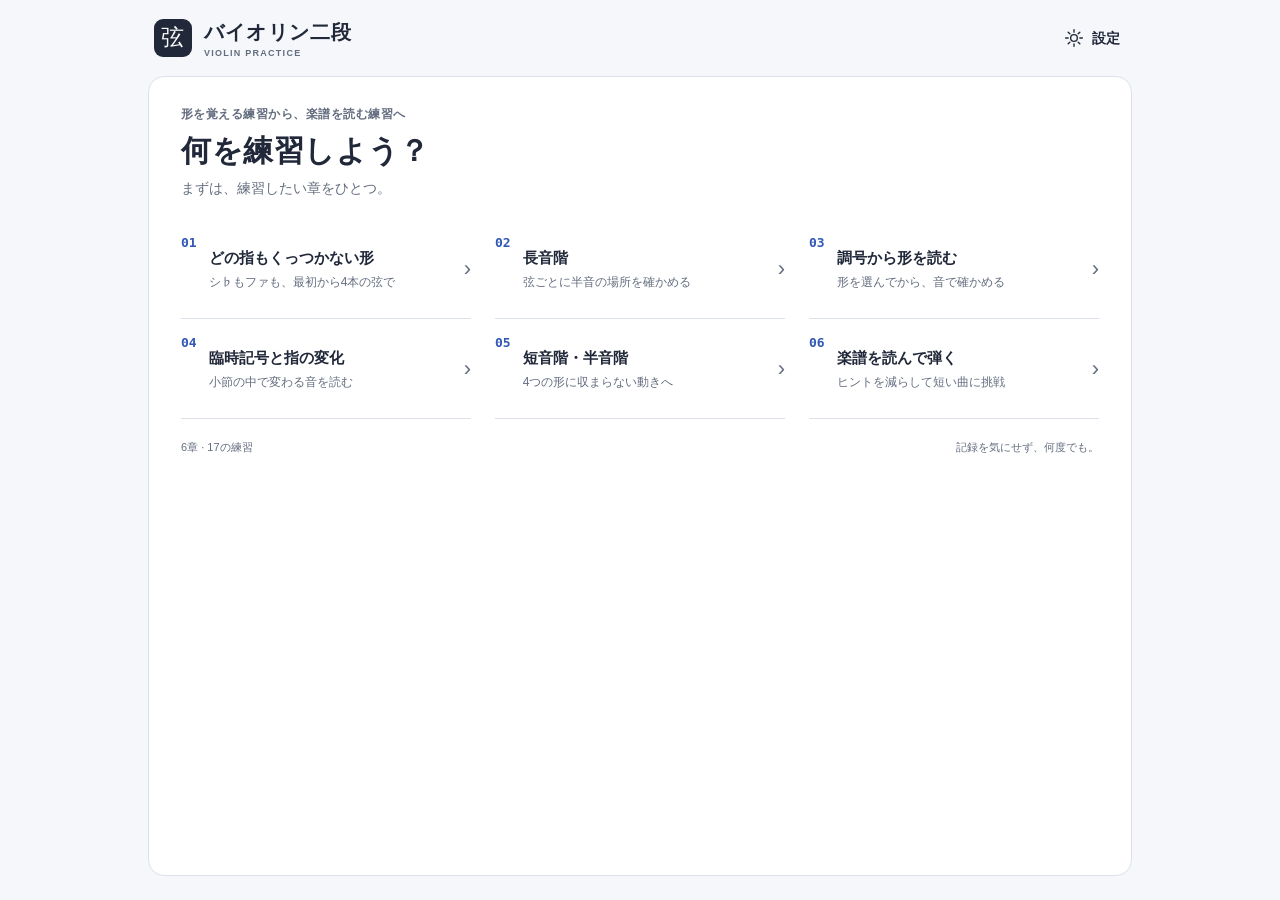
==== index.html @ cd310a9e "Deploy violin nidan practice prototype" ====
<!doctype html>
<html lang="ja"><head><meta charset="utf-8"><meta name="viewport" content="width=device-width,initial-scale=1,viewport-fit=cover"><meta name="theme-color" content="#ffffff"><meta name="apple-mobile-web-app-title" content="バイオリン二段"><meta name="description" content="バイオリン二段。次の一音が見える、バイオリンの練習室。"><link rel="manifest" href="./manifest.webmanifest"><link rel="icon" href="./assets/icon.svg" type="image/svg+xml"><link rel="stylesheet" href="./style.css"><title>バイオリン二段｜次の一音が見える練習室</title></head><body><div id="app"></div><div id="toast" role="status" aria-live="polite"></div><noscript>練習の再生にはJavaScriptが必要です。SafariまたはChromeで開いてください。</noscript><script type="module" src="./app.mjs"></script></body></html>
---- style.css ----
:root{color-scheme:light;--ink:#202839;--muted:#646d7f;--line:#dce1e9;--paper:#fff;--tint:#f5f7fb;--accent:#3158b7;--accent-soft:#eaf0ff;--radius:12px;font:16px/1.6 -apple-system,BlinkMacSystemFont,'Hiragino Sans','Noto Sans JP',sans-serif;color:var(--ink);background:#f5f7fa}*{box-sizing:border-box}body{margin:0}button,input,select{font:inherit}button,a,input,select{-webkit-tap-highlight-color:transparent}button{cursor:pointer}button{color:inherit}button:disabled{cursor:default;opacity:.45}button,input,select{min-width:0}button,a{touch-action:manipulation}button{border:0}a{color:var(--accent)}button:focus-visible,a:focus-visible,input:focus-visible,select:focus-visible,summary:focus-visible{outline:3px solid #ac7917;outline-offset:3px}h1,h2,p,ol{margin:0}h1{font-size:clamp(1.4rem,3vw,1.9rem);line-height:1.4;letter-spacing:.02em}h1:focus{outline:none}h2{font-size:1rem;line-height:1.5}small{font-size:.75rem}button[hidden],[hidden]{display:none!important}.ui-icon{width:20px;height:20px;flex-shrink:0}.muted,.helper{color:var(--muted)}.helper{font-size:.75rem;line-height:1.55}.eyebrow{color:var(--muted);font-size:.75rem;font-weight:600;letter-spacing:.04em}.quiet,.icon-button,.primary,.secondary{display:inline-flex;align-items:center;justify-content:center;gap:8px;min-height:44px;padding:8px 12px;border-radius:9px;font-weight:600;text-decoration:none;line-height:1.35}.quiet{background:transparent;font-size:.875rem}.quiet:hover{background:var(--tint)}.primary{background:var(--accent);color:#fff;border:1px solid var(--accent)}.primary:hover{background:#274b9f}.secondary{background:#fff;border:1px solid var(--line)}.secondary:hover{background:var(--tint)}.icon-button{width:44px;flex-shrink:0;background:transparent}.app-header{max-width:1032px;margin:auto;min-height:calc(76px + env(safe-area-inset-top,0px));display:flex;justify-content:space-between;align-items:center;padding:calc(12px + env(safe-area-inset-top,0px)) calc(24px + env(safe-area-inset-right,0px)) 12px calc(24px + env(safe-area-inset-left,0px))}.brand{background:none;display:flex;align-items:center;gap:12px;text-align:left;font-size:1.25rem;font-weight:650;letter-spacing:.06em;min-height:44px}.brand small{display:block;font-size:.5625rem;letter-spacing:.14em;line-height:1.3;color:var(--muted)}.brand-mark{display:grid;place-items:center;background:var(--ink);color:#fff;border-radius:9px;width:38px;height:38px;font-family:serif;font-size:23px;font-weight:400}.workspace{max-width:984px;margin:0 auto 24px;background:var(--paper);border:1px solid var(--line);border-radius:16px;padding:0 env(safe-area-inset-right,0px) env(safe-area-inset-bottom,0px) env(safe-area-inset-left,0px);min-height:calc(100svh - 100px - env(safe-area-inset-top,0px))}.library{padding:28px 32px}.library-heading{margin-bottom:20px}.library-heading h1{margin:5px 0}.library-heading>.muted{font-size:.875rem}.chapter-list{display:grid;grid-template-columns:repeat(3,1fr);gap:0 24px}.chapter-row,.lesson-row{display:flex;align-items:center;text-align:left;background:#fff;width:100%;gap:12px;min-height:100px;border-bottom:1px solid var(--line);padding:12px 0}.chapter-row:hover,.lesson-row:hover{background:var(--tint)}.chapter-row strong,.lesson-row strong{display:block;font-size:.9375rem;font-weight:600}.chapter-row small,.lesson-row small{display:block;margin-top:4px;color:var(--muted);line-height:1.4}.index{font:600 .8125rem/1.4 ui-monospace,monospace;color:var(--accent);align-self:flex-start;padding-top:3px}.chevron{margin-left:auto;color:var(--muted);font-size:22px}.lesson-list{max-width:700px}.lesson-row{min-height:74px;padding:12px 8px}.library-foot{display:flex;justify-content:space-between;gap:12px;font-size:.6875rem;color:var(--muted);padding-top:20px}.lesson-page{padding:8px 28px 24px}.lesson-toolbar{display:flex;align-items:center;justify-content:space-between;gap:8px;border-bottom:1px solid var(--line);padding:0 0 8px}.lesson-toolbar>.quiet{margin-left:-10px}.stage-nav{display:flex;list-style:none;gap:20px;padding:0;font-size:.75rem;color:var(--muted);white-space:nowrap}.stage-nav [aria-current]{color:var(--accent);font-weight:700}.lesson-heading{padding:16px 0}.lesson-heading h1{margin-top:2px}.intro-grid{display:grid;grid-template-columns:1fr 1.2fr;align-items:center;gap:32px;min-height:350px}.intro-visual{background:var(--tint);border-radius:12px;padding:12px;text-align:center}.intro-visual>p{font-size:.8125rem;padding:8px 0}.intro-staff .score-bar{width:100%;display:block}.pattern-diagram{display:flex;flex-direction:column;align-items:center;text-align:center}.pattern-diagram img{display:block;width:min(100%,300px);height:auto}.pattern-diagram strong{font-size:1.75rem;line-height:1.25;letter-spacing:.02em;color:var(--accent)}.pattern-diagram strong span{font-size:.875rem;margin-left:8px;letter-spacing:0;color:var(--ink)}.pattern-diagram p{font-size:.75rem;color:var(--muted);margin:8px 0 12px}.intro-copy h2{margin-bottom:12px}.instruction-list{padding-left:24px;font-size:.9375rem;line-height:1.9}.instruction-list li{padding-left:4px;margin:10px 0}.instruction-list li::marker{color:var(--accent);font-weight:700}details{font-size:.875rem}summary{cursor:pointer;min-height:44px;align-content:center;font-weight:600}details p{margin:8px 0;line-height:1.8}.page-action{border-top:1px solid var(--line);padding-top:20px;margin-top:24px;display:flex;justify-content:space-between;align-items:center;gap:16px}.page-action p{color:var(--muted);font-size:.8125rem}.page-action .primary{min-width:230px}.setup-grid{display:grid;grid-template-columns:minmax(0,1.4fr) minmax(0,1fr);gap:32px}.exercise-column,.start-column{min-width:0}.start-column{border-left:1px solid var(--line);padding-left:28px;display:flex;flex-direction:column;gap:14px}.exercise-controls{display:grid;gap:10px}.field{padding:0;margin:0;border:0;min-width:0}.field-title{display:block;padding:0;margin-bottom:6px;font-size:.8125rem;font-weight:600}.segmented{display:flex;gap:6px;flex-wrap:wrap}.choice{min-height:44px;flex:1;padding:7px 8px;border:1px solid var(--line);border-radius:8px;background:#fff;white-space:normal;font-size:.8125rem;line-height:1.4}.choice.selected{border-color:var(--accent);background:var(--accent-soft);color:var(--accent);box-shadow:inset 0 0 0 .5px var(--accent);font-weight:700}.string-choice{display:flex;align-items:center;justify-content:center;gap:6px;color:var(--string-color)}.string-choice b{font-size:1.125rem}.string-choice span{font-size:.75rem}.string-choice.selected{background:var(--string-soft);border-color:var(--string-color);box-shadow:inset 0 0 0 .5px var(--string-color);color:var(--string-color)}.select-field{display:flex;align-items:center;gap:12px;font-size:.8125rem;min-width:0}.select-field>span{flex:0 0 5.4em;font-weight:600}.select-field select{flex:1;width:100%;border:1px solid var(--line);border-radius:8px;background:#fff;min-height:44px;padding:7px 30px 7px 10px;color:var(--ink);font-size:.8125rem}.random-row{display:flex;align-items:center;justify-content:space-between;font-size:.8125rem}.score-preview{margin-top:14px;border-top:1px solid var(--line);padding-top:10px}.section-line{display:flex;justify-content:space-between;gap:10px;align-items:center}.section-line h2{font-size:.8125rem}.section-line>span{font-size:.75rem;color:var(--muted)}.compact-score{padding:2px 0}.score-system{display:block;width:100%;height:auto}.full-score-link{font-size:.75rem;width:100%;justify-content:flex-end}.tempo-field{display:flex;align-items:center;gap:8px;flex-wrap:wrap}.tempo-field>label{font-size:.8125rem;font-weight:600;margin-right:auto}.tempo-field>div{display:flex;align-items:center;gap:2px}.tempo-field input[type=number]{width:54px;padding:0;border:0;background:transparent;text-align:center;font-weight:650;font-size:1.25rem;min-height:44px;color:var(--ink);-moz-appearance:textfield}.tempo-field input::-webkit-inner-spin-button{-webkit-appearance:none}.tempo-field span{font-size:.625rem;color:var(--muted)}.tempo-step{font-size:1.25rem;width:44px}.tempo-field input[type=range]{display:block;flex-basis:100%;width:100%;accent-color:var(--accent);height:24px;margin:0}.mic-toggle{display:flex;align-items:center;justify-content:space-between;gap:10px;min-height:44px;font-size:.8125rem}.mic-toggle>span{display:flex;align-items:center;gap:4px}.mic-toggle input,.toggle-row input{appearance:none;width:40px;height:24px;flex-shrink:0;background:#b4bdcc;border:0;border-radius:16px;position:relative;cursor:pointer;margin:0}.mic-toggle input:before,.toggle-row input:before{content:'';position:absolute;width:18px;height:18px;left:3px;top:3px;border-radius:50%;background:#fff}.mic-toggle input:checked,.toggle-row input:checked{background:var(--accent)}.mic-toggle input:checked:before,.toggle-row input:checked:before{left:19px}.mic-helper{margin-top:-14px}.start-button{width:100%;min-height:48px;margin-top:4px;font-size:.9375rem}.start-hint{font-size:.6875rem;text-align:center;color:var(--muted);margin-top:-8px}.preview-timer{font-size:.75rem;display:flex;align-items:center;justify-content:space-between;gap:6px}.preview-timer .quiet{font-size:.75rem}.error{background:#fff1ee;color:#9d362b;border:1px solid #e4afa7;border-radius:8px;padding:12px;font-size:.8125rem}.settings-page{max-width:640px;padding:16px 28px 32px}.settings-page h1{margin:12px 0 24px}.settings-page section{border-top:1px solid var(--line);padding:16px 0}.settings-page h2{margin-bottom:8px}.toggle-row{display:flex;align-items:center;justify-content:space-between;gap:16px;min-height:64px}.toggle-row strong{font-size:.9375rem;font-weight:500}.toggle-row small{display:block;color:var(--muted)}pre{font-size:.625rem;white-space:pre-wrap;overflow-wrap:anywhere}.finish-page{min-height:calc(100svh - 110px - env(safe-area-inset-top,0px) - env(safe-area-inset-bottom,0px));display:flex;flex-direction:column;justify-content:center;align-items:center;text-align:center;gap:16px;padding:24px}.finish-mark{width:60px;height:60px;border-radius:50%;background:var(--accent-soft);color:var(--accent);display:grid;place-items:center}.finish-mark svg{width:28px;height:28px}.finish-page>.primary,.finish-page>.secondary{width:min(320px,100%)}.finish-page>p:not(.eyebrow){font-size:.875rem;color:var(--muted);margin-bottom:12px}.score-dialog{width:min(calc(94vw - env(safe-area-inset-left,0px) - env(safe-area-inset-right,0px)),840px);max-height:calc(90svh - env(safe-area-inset-top,0px) - env(safe-area-inset-bottom,0px));padding:16px;border:1px solid var(--line);border-radius:14px;color:var(--ink)}.score-dialog::backdrop{background:#20283999}.score-dialog header{display:flex;justify-content:space-between;gap:8px;align-items:center;position:sticky;top:-16px;background:#fff;padding:8px 0}.score-dialog>div{max-width:700px;margin:auto}.offline-note{position:fixed;bottom:0;left:0;right:0;padding:0 env(safe-area-inset-right,0px) env(safe-area-inset-bottom,0px) env(safe-area-inset-left,0px);background:#202839;color:white;font-size:.6875rem;text-align:center;z-index:8}#toast{position:fixed;bottom:calc(24px + env(safe-area-inset-bottom,0px));left:calc(50% + (env(safe-area-inset-left,0px) - env(safe-area-inset-right,0px))/2);transform:translateX(-50%);max-width:calc(100% - 32px - env(safe-area-inset-left,0px) - env(safe-area-inset-right,0px));width:max-content;z-index:30;background:#202839;color:#fff;padding:10px 18px;border-radius:10px;font-size:.875rem;opacity:0;pointer-events:none;transition:opacity .15s}#toast.show{opacity:1}
/* 通常画面の上端はapp-header、左右・下端はworkspaceで保護。演奏画面は余白込みの100svh。 */
body[data-view=practice]{background:#fff}.performance-main{max-width:1056px;margin:auto}.performance-viewport{box-sizing:border-box;height:100svh;min-height:32rem;padding:calc(12px + env(safe-area-inset-top,0px)) calc(24px + env(safe-area-inset-right,0px)) calc(12px + env(safe-area-inset-bottom,0px)) calc(24px + env(safe-area-inset-left,0px));display:grid;grid-template-rows:auto 3px minmax(0,1fr) auto;gap:10px}.practice-top{display:flex;align-items:center;gap:8px;min-height:44px}.practice-top>.icon-button{margin-left:-10px}.practice-title{min-width:0}.practice-title h1{font-size:1rem;letter-spacing:0}.practice-title p{font-size:.6875rem;color:var(--muted)}#sessionProgress{margin-left:auto;color:var(--muted);font-size:.75rem;white-space:nowrap}.progress,.note-progress{overflow:hidden;background:#e9edf4;border-radius:3px;height:3px}.progress>span,.note-progress>span{display:block;width:0;height:100%;background:var(--accent)}.performance-body{min-height:0;display:grid;grid-template-columns:minmax(0,1fr);grid-template-rows:minmax(190px,1fr) auto;gap:10px}.music-panel{display:flex;flex-direction:column;min-height:0}.playing-head{display:flex;justify-content:space-between;gap:10px;font-size:.75rem;color:var(--muted);height:22px}.current-and-next{display:flex;justify-content:space-between;align-items:center;gap:12px;padding:4px 0 0}.now-label{display:flex;align-items:baseline;gap:12px;flex-wrap:wrap}.now-label>strong{font-size:1.75rem;color:var(--note-color,var(--ink));line-height:1.3;font-weight:650}.now-label>span{font-size:1rem;font-weight:600}.next-label{display:grid;grid-template-columns:auto auto;gap:0 8px;align-items:baseline;text-align:right;border-left:1px solid var(--line);padding-left:16px;min-width:110px}.next-label small{color:var(--muted);font-size:.6875rem}.next-label strong{font-size:1.25rem;line-height:1.35}.next-label>span{grid-column:1/-1;font-size:.625rem;color:var(--muted)}.score-stage{position:relative;flex:1;display:flex;align-items:center;justify-content:center;min-height:105px}#noteScore{width:100%;height:100%;display:grid;place-items:center;min-height:0}#noteScore .score-bar{width:100%;height:100%;max-height:320px}.note-highlight.active{fill:#e2ebff;stroke:#b6c9f0;stroke-width:1}.score-bar g.active [data-role=notehead],.score-system g.active [data-role=notehead]{filter:drop-shadow(0 0 1px #3158b744)}.timing-row{display:flex;align-items:center;justify-content:space-between;gap:12px;min-height:44px;margin-bottom:8px}.duration-copy{font-size:.8125rem;line-height:1.4}.duration-copy strong{font-size:1.5rem;margin-right:6px;line-height:1.2}.beat-track{display:flex;gap:6px;flex-shrink:0}.beat{display:grid;place-items:center;width:32px;height:32px;border-radius:50%;border:1px solid var(--line);font-size:.8125rem;color:var(--muted)}.beat.on{background:var(--ink);color:#fff;border-color:var(--ink)}.guidance-panel{display:grid;grid-template-columns:240px 1fr;align-items:center;gap:0 24px;background:var(--tint);border-radius:12px;padding:8px 16px}.pattern-diagram.compact{flex-direction:row;gap:0}.pattern-diagram.compact img{width:125px;height:44px;object-fit:cover}.pattern-diagram.compact strong{font-size:1rem;white-space:nowrap}.pattern-diagram.compact strong span{display:block;font-size:.6875rem;margin:2px 0 0}.compact.pattern-diagram>div{text-align:left}#coachText{font-size:.875rem;line-height:1.5}.open-string-hint{font-size:.875rem;font-weight:600}.mic-status,.listening-label{grid-column:2;font-size:.6875rem;color:var(--muted)}.mic-status{display:flex;align-items:center;gap:8px}.mic-bar{width:36px;flex-shrink:0;height:5px;border-radius:3px;background:#dce1e9;overflow:hidden}.mic-bar span{display:block;height:100%;background:var(--accent);width:0}.ok{color:#236345}.practice-controls{display:flex;gap:10px}.practice-controls>button{flex:1;min-height:48px}.below-hint{display:flex;justify-content:space-between;align-items:center;gap:8px;font-size:.6875rem;color:var(--muted)}.below-hint a{padding:4px 0;text-decoration:none;min-height:28px;display:flex;align-items:center}.countdown-area{position:absolute;right:8px;top:8px;display:flex;align-items:baseline;gap:6px;padding:8px 16px;background:var(--ink);color:#fff;border-radius:12px;font-size:.75rem;box-shadow:0 2px 8px #20283922}.countdown-area strong{font-size:2rem;line-height:1.2}#noteScore.counting{opacity:.65}.full-score-section{padding:calc(24px + env(safe-area-inset-top,0px)) calc(24px + env(safe-area-inset-right,0px)) calc(24px + env(safe-area-inset-bottom,0px)) calc(24px + env(safe-area-inset-left,0px));max-width:800px;margin:auto;border-top:1px solid var(--line)}.full-score-section .section-line{margin-bottom:12px}.full-score-section>.quiet{display:flex;margin:16px auto 0}.full-score-section .score-system{margin:12px 0}
@media(min-width:900px){.performance-body{grid-template-columns:minmax(0,1fr) 230px;grid-template-rows:1fr;gap:32px;padding:28px 0}.guidance-panel{display:flex;flex-direction:column;align-items:stretch;justify-content:center;gap:24px;padding:20px}.pattern-diagram.compact{flex-direction:column;gap:8px}.pattern-diagram.compact img{width:200px;height:auto}.compact.pattern-diagram>div{text-align:center}.pattern-diagram.compact strong{font-size:1.6rem}.pattern-diagram.compact strong span{font-size:.875rem}.guidance-panel #coachText{font-size:1rem}.listening-label{margin:0}.performance-viewport{padding-top:calc(24px + env(safe-area-inset-top,0px));padding-bottom:calc(24px + env(safe-area-inset-bottom,0px))}.practice-controls{max-width:640px;margin-left:auto;margin-right:auto}.below-hint{margin-top:12px}.now-label>strong{font-size:2rem}}
@media(max-width:640px){:root{background:#fff}.app-header{min-height:calc(60px + env(safe-area-inset-top,0px));padding:calc(8px + env(safe-area-inset-top,0px)) calc(16px + env(safe-area-inset-right,0px)) 8px calc(16px + env(safe-area-inset-left,0px));border-bottom:1px solid var(--line)}.brand{font-size:1.125rem;gap:9px}.brand-mark{width:32px;height:32px;font-size:21px;border-radius:7px}.workspace{border:0;border-radius:0;margin:0;min-height:calc(100svh - 60px - env(safe-area-inset-top,0px))}.library{padding:18px 20px 12px}.library-heading{margin-bottom:12px}.library-heading h1{font-size:1.375rem;margin:3px 0}.library-heading>.muted{font-size:.8125rem}.chapter-list{display:block}.chapter-row{min-height:52px;padding:6px 2px;gap:14px}.chapter-row small{display:none}.chapter-row strong{font-size:.9375rem}.index{align-self:center;padding:0}.library-foot{padding-top:14px;font-size:.625rem}.lesson-row{min-height:67px}.lesson-page{padding:2px 16px 16px}.lesson-toolbar{padding:0;min-height:45px}.stage-nav{gap:12px;font-size:.625rem}.lesson-heading{padding:12px 0}.lesson-heading h1{font-size:1.375rem}.lesson-heading .eyebrow{font-size:.6875rem}.intro-grid{display:flex;flex-direction:column;gap:18px;min-height:0}.intro-visual{width:100%;padding:4px 10px}.intro-visual .pattern-diagram{flex-direction:row;gap:6px}.intro-visual .pattern-diagram img{width:46%;height:auto}.intro-visual .pattern-diagram>div{text-align:left}.intro-visual .pattern-diagram strong{font-size:1.5rem}.intro-visual .pattern-diagram strong span{display:block;margin:3px 0;font-size:.8125rem}.intro-visual .pattern-diagram p{font-size:.625rem;line-height:1.5;margin:6px 0}.intro-visual .intro-staff{max-height:150px}.intro-staff .score-bar{height:145px}.intro-visual>p{font-size:.6875rem}.intro-copy h2{font-size:.875rem;margin-bottom:6px}.instruction-list{font-size:.875rem;line-height:1.8;padding-left:22px}.instruction-list li{margin:8px 0}.intro-copy{width:100%}.page-action{margin-top:18px;padding-top:14px;display:flex;flex-direction:column;gap:8px}.page-action p{font-size:.6875rem}.page-action .primary{width:100%;min-height:48px}.setup-grid{display:flex;flex-direction:column;gap:12px}.start-column{border-left:0;padding-left:0;gap:8px}.exercise-controls{gap:8px}.field-title{font-size:.75rem;margin-bottom:4px}.select-field{gap:6px}.select-field>span{font-size:.75rem}.score-preview{margin-top:10px;padding-top:6px}.section-line h2,.section-line>span{font-size:.6875rem}.tempo-field{gap:0 8px}.tempo-field>label{font-size:.75rem}.tempo-field input[type=range]{display:none}.mic-toggle{font-size:.75rem;min-height:36px}.mic-helper{font-size:.625rem;margin-top:-5px}.start-button{min-height:48px;margin-top:0}.start-hint{font-size:.625rem;margin-top:-3px}.settings-page{padding:8px 20px 24px}.settings-page h1{font-size:1.375rem}.performance-viewport{padding:calc(8px + env(safe-area-inset-top,0px)) calc(14px + env(safe-area-inset-right,0px)) calc(8px + env(safe-area-inset-bottom,0px)) calc(14px + env(safe-area-inset-left,0px));gap:8px}.practice-title h1{font-size:.875rem}.practice-title p{font-size:.625rem}.practice-top{gap:4px}.practice-top>.icon-button{margin-left:-9px}.performance-body{gap:8px;grid-template-rows:minmax(190px,1fr) auto}.playing-head{font-size:.6875rem;height:20px}.current-and-next{gap:8px}.now-label{gap:2px;display:flex;flex-direction:column}.now-label>strong{font-size:1.5rem}.now-label>span{font-size:.875rem}.next-label{padding-left:12px;min-width:108px}.next-label strong{font-size:1.125rem}.timing-row{gap:8px;min-height:40px;margin-bottom:6px}.duration-copy{font-size:.75rem}.duration-copy strong{font-size:1.375rem}.beat{width:28px;height:28px;font-size:.75rem}.beat-track{gap:5px}.guidance-panel{grid-template-columns:1fr;gap:1px;padding:5px 10px;text-align:center}.pattern-diagram.compact{justify-content:center}.pattern-diagram.compact img{width:122px;height:42px}.pattern-diagram.compact strong{font-size:.9375rem;display:flex;align-items:center;gap:4px}.pattern-diagram.compact strong span{display:inline;font-size:.6875rem;margin:0}.mic-status,.listening-label{grid-column:1;justify-content:center;font-size:.625rem;line-height:1.4}#coachText{font-size:.75rem;line-height:1.5}.listening-label{margin:3px 0}.practice-controls{gap:6px}.practice-controls>button{padding:8px 7px;font-size:.8125rem;min-height:48px;gap:5px}.practice-controls svg{width:17px;height:17px}.below-hint{font-size:.625rem}.full-score-section{padding:calc(20px + env(safe-area-inset-top,0px)) calc(12px + env(safe-area-inset-right,0px)) calc(20px + env(safe-area-inset-bottom,0px)) calc(12px + env(safe-area-inset-left,0px))}.full-score-section .score-system{margin:6px 0}.open-string-hint{font-size:.8125rem;display:block;padding:6px}.score-dialog{padding:12px}.countdown-area{font-size:.625rem;top:4px;right:4px;padding:6px 12px}.countdown-area strong{font-size:1.5rem}}
@media(max-width:350px){.library{padding-top:12px}.library-heading>.muted{display:none}.chapter-row{min-height:47px}.chapter-row strong{font-size:.875rem}.library-foot{gap:6px}.lesson-toolbar .quiet{font-size:.75rem;padding:8px}.stage-nav{gap:8px}.lesson-heading h1{font-size:1.2rem}.now-label>strong{font-size:1.3rem}.next-label{min-width:100px}.practice-title h1{font-size:.8125rem}#sessionProgress{font-size:.625rem}.duration-copy{font-size:.6875rem}.beat{width:25px;height:25px}.performance-viewport{padding-left:calc(12px + env(safe-area-inset-left,0px));padding-right:calc(12px + env(safe-area-inset-right,0px))}.pattern-diagram.compact img{width:110px;height:38px}.practice-controls>button{font-size:.75rem;padding:8px 5px}.practice-controls svg{width:15px}.intro-grid{gap:12px}.instruction-list{font-size:.8125rem}.intro-visual .pattern-diagram p{font-size:.625rem}.select-field select{font-size:.75rem}.choice{font-size:.75rem}}
@media(min-width:641px) and (max-height:600px){.performance-viewport{min-height:22rem;padding:calc(8px + env(safe-area-inset-top,0px)) calc(20px + env(safe-area-inset-right,0px)) calc(8px + env(safe-area-inset-bottom,0px)) calc(20px + env(safe-area-inset-left,0px));gap:6px}.performance-body{grid-template-columns:minmax(0,1fr) 210px;grid-template-rows:1fr;gap:20px;padding:0}.guidance-panel{display:flex;flex-direction:column;justify-content:center;gap:12px;padding:12px;text-align:center}.pattern-diagram.compact{flex-direction:column}.pattern-diagram.compact img{width:150px;height:auto}.compact.pattern-diagram>div{text-align:center}.pattern-diagram.compact strong{font-size:1.125rem}.pattern-diagram.compact strong span{font-size:.6875rem}.practice-controls{max-width:600px;margin:auto}.practice-controls>button{min-height:44px}.below-hint{margin:0}.now-label>strong{font-size:1.25rem}.next-label strong{font-size:1rem}.timing-row{min-height:32px;margin-bottom:4px}.beat{width:26px;height:26px}.score-stage{min-height:80px}}
@media(prefers-reduced-motion:reduce){*{scroll-behavior:auto!important;transition:none!important}}
.audio-options{display:flex;flex-wrap:wrap;gap:4px 12px;align-items:center;justify-content:space-between}.audio-options .tempo-field{flex:1;min-width:190px}.audio-options .mic-toggle{gap:8px}.audio-options input[type=range]{display:none}.audio-options .tempo-field>label{font-size:.6875rem}.audio-options .tempo-field input[type=number]{width:40px}.audio-options .tempo-step{width:36px;min-width:36px;padding:6px}.audio-options .tempo-field span{font-size:.5625rem}
@media(max-width:640px){body[data-view=setup] .app-header{min-height:calc(49px + env(safe-area-inset-top,0px));padding-top:calc(3px + env(safe-area-inset-top,0px));padding-bottom:3px}body[data-view=setup] .brand-mark{width:29px;height:29px}body[data-view=setup] .brand small{display:none}.setup-page .lesson-heading{padding:9px 0}.setup-page .lesson-heading h1{font-size:1.25rem}.setup-page .exercise-controls .field{display:grid;grid-template-columns:60px minmax(0,1fr);align-items:center;gap:6px}.setup-page .exercise-controls .field-title{margin:0;line-height:1.4}.setup-page .exercise-controls .segmented{grid-column:2;grid-row:1}.setup-page .select-field>span{flex-basis:60px;line-height:1.4}.setup-page .start-column>.field{display:grid;grid-template-columns:60px minmax(0,1fr);align-items:center;gap:6px}.setup-page .start-column>.field .field-title{float:left;width:60px;margin:0}.setup-page .field-title,.setup-page .select-field>span,.setup-page [data-option=pattern]{white-space:nowrap}.setup-page .start-column>.field .segmented{grid-column:2;grid-row:1}.setup-page .string-choice{gap:3px;padding:6px 3px}.setup-page .string-choice b{font-size:1rem}.setup-page .string-choice span{font-size:.625rem}.setup-page .score-preview{margin-top:8px;padding-top:5px}.audio-options{gap:0 8px;flex-wrap:nowrap}.audio-options .tempo-field{min-width:0}.audio-options .tempo-field>label{margin:0}.audio-options .tempo-field>div{margin-left:auto;gap:0}.audio-options .tempo-step{width:44px;min-width:44px}.audio-options .mic-toggle{font-size:.6875rem;gap:6px}.audio-options .tempo-field>label{display:none}.start-column{gap:6px}.setup-grid{gap:8px}}
@media(max-width:640px){.reading55-setup .lesson-heading{padding:5px 0}.reading55-setup .exercise-controls{gap:4px}.reading55-setup .score-preview{margin-top:4px}.reading55-setup .setup-grid{gap:4px}}
.audio-options .mic-toggle{min-height:44px}.score-bar text,.score-system text{font-family:-apple-system,BlinkMacSystemFont,sans-serif}.score-bar [data-role=time-signature] text,.score-system [data-role=time-signature] text{font-family:serif}
@media(max-width:640px){.pattern-diagram.compact img{width:154px;height:53px}}
@media(max-width:350px){.pattern-diagram.compact img{width:142px;height:49px}}
/* The application lesson introduces choices, not the currently selected shape. */
.intro-visual.pattern-options{display:grid;grid-template-columns:repeat(3,minmax(0,1fr));gap:8px 4px;padding:12px 6px}.pattern-options>h2{grid-column:1/-1;font-size:.8125rem}.intro-visual.pattern-options .pattern-diagram{flex-direction:column;gap:0;min-width:0}.intro-visual.pattern-options .pattern-diagram img{width:100%;height:auto}.intro-visual.pattern-options .pattern-diagram>div{text-align:center}.intro-visual.pattern-options .pattern-diagram strong{font-size:1.125rem}.intro-visual.pattern-options .pattern-diagram strong span{display:none}.intro-visual.pattern-options .pattern-diagram p{display:none}
/* 音程は横の位置と文字を併用。通常サイズでは停止操作と同じ画面に収める。 */
button{min-height:44px}.playing-head{height:auto;min-height:20px}.pitch-meter{grid-column:1/-1;min-width:0;width:100%;padding:2px 0}.meter-labels{display:flex;justify-content:space-between;font-size:.6875rem;line-height:1.4}.meter-track{position:relative;height:20px;margin:2px 8px;background:linear-gradient(transparent 8px,#a6afbf 8px,#a6afbf 12px,transparent 12px)}.pitch-band{position:absolute;top:2px;bottom:2px;background:#c9e8d7;border:1px solid #408765;border-radius:3px}.meter-center{position:absolute;left:50%;top:0;bottom:0;border-left:2px solid var(--ink)}.pitch-needle{position:absolute;top:0;bottom:0;width:3px;background:var(--accent);transform:translateX(-50%)}.pitch-needle:before{content:'';position:absolute;left:-4px;top:-2px;border-left:5px solid transparent;border-right:5px solid transparent;border-top:6px solid var(--accent)}.meter-reading{display:flex;align-items:baseline;justify-content:space-between;gap:6px;font-size:.8125rem;line-height:1.5}.meter-reading output{font-variant-numeric:tabular-nums;white-space:nowrap}.pitch-meter .mic-status{display:flex;justify-content:center;min-height:1.4em;line-height:1.4}.pitch-meter .mic-status p{margin:0}.pitch-meter .mic-bar{width:24px}.meter-track[data-direction=ちょうど] .pitch-needle{background:#236345}.with-mic .guidance-panel{gap:2px 14px}.now-label,.next-label{min-width:0;overflow-wrap:anywhere}.audio-options .tempo-step{width:44px;min-width:44px}.settings-page .select-field{margin:12px 0}
@media(max-width:640px){.guidance-panel{grid-template-columns:minmax(0,1fr)}.pattern-diagram.compact,.meter-reading{flex-wrap:wrap}.with-mic .pattern-diagram.compact img{width:104px;height:36px;object-fit:contain}.with-mic .guidance-panel{padding:4px 8px;gap:0}.with-mic #coachText{font-size:.75rem;line-height:1.4}.with-mic .pitch-meter{padding-top:3px}.with-mic .mic-status{font-size:.6875rem}.with-mic .below-hint{line-height:1.3}.next-label{flex-shrink:0;max-width:44%}}
@media(min-width:641px) and (max-height:600px){.with-mic .guidance-panel{gap:4px}.with-mic .pattern-diagram.compact{flex-direction:row}.with-mic .pattern-diagram.compact img{width:90px;height:auto}.with-mic #coachText{font-size:.75rem}.with-mic .meter-reading{font-size:.75rem}}
/* 二段固有の教材UI。演奏画面・書体・色は初段と共通。 */
.spaced-fingers{display:flex;align-items:flex-start;justify-content:center;gap:3px;padding:16px 4px 26px;width:100%;max-width:300px;box-sizing:border-box}.finger-dot{display:grid;place-items:center;position:relative;flex:0 0 29px;height:29px;border-radius:50%;background:#263d38;color:#fff;font-weight:700}.finger-dot small{position:absolute;top:33px;white-space:nowrap;color:#52625d;font-size:10px}.spaced-fingers i{font-size:10px;font-style:normal;color:#52625d;align-self:center;margin-top:-3px;white-space:nowrap}.individual-pattern{padding:20px 10px;color:#52625d}.pattern-diagram.compact .spaced-fingers{max-width:190px;padding:7px 2px 19px}.pattern-diagram.compact .finger-dot{flex-basis:22px;height:22px;font-size:12px}.pattern-diagram.compact .finger-dot small{top:24px;font-size:9px}.pattern-diagram.compact .spaced-fingers i{font-size:8px}.pattern-diagram.compact strong{font-size:13px}.reading-cover{text-align:center;padding:35px 15px}.string-notes{font-weight:600;color:#374b44;font-size:14px;margin:0 0 10px}.quiz-controls{margin-top:18px;padding:16px;border:1px solid #d9e2dd;border-radius:18px;background:#f6f9f6}.quiz-controls h2{font-size:17px;margin-top:0}.quiz-controls .segmented{display:grid;grid-template-columns:1fr 1fr}.quiz-controls .choice{white-space:normal;min-height:44px}.quiz-feedback{font-size:13px;line-height:1.7;margin-bottom:0}.quiz-controls .secondary{min-height:44px;margin-top:12px}button:disabled{cursor:default;opacity:.45}.pattern-diagram>div{min-width:0}.pattern-diagram strong{overflow-wrap:anywhere}.select-field select{max-width:100%}
.intro-visual .pattern-diagram[data-pattern="none"],.intro-visual .pattern-diagram[data-pattern="34low"]{flex-direction:column;gap:0;padding:8px 0}.intro-visual .pattern-diagram[data-pattern="none"]>div,.intro-visual .pattern-diagram[data-pattern="34low"]>div{text-align:center}.intro-visual .spaced-fingers{flex-shrink:0;width:100%;max-width:300px}.intro-visual .pattern-diagram[data-pattern="none"] strong,.intro-visual .pattern-diagram[data-pattern="34low"] strong{font-size:1.2rem}
.used-fingers{display:flex;flex-direction:column;gap:4px;font-size:.75rem;line-height:1.5}.used-fingers span{font-size:.875rem;color:#3158b7}
.finger-dot.open-dot{background:white;color:#263d38;border:1px solid #52625d}.pattern-diagram.compact .spaced-fingers{max-width:230px}
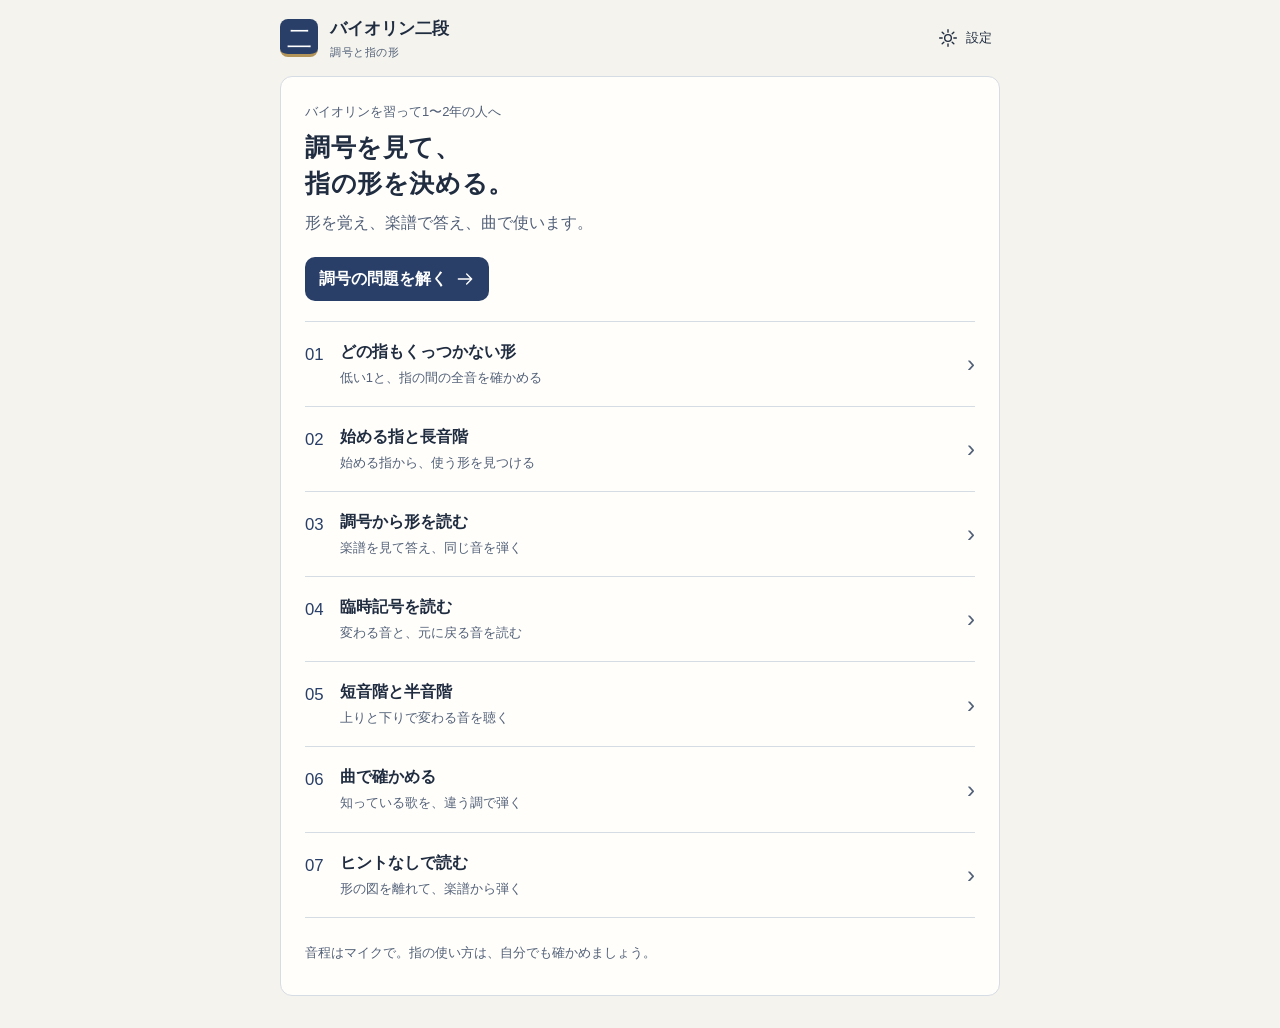
==== commit d3c0cc3e: "Rebuild Violin Nidan: seven chapters, one-question key quiz, Sevcik and songs, new look Co-Authored-" ====
--- a/index.html
+++ b/index.html
@@ -1,2 +1,2 @@
 <!doctype html>
-<html lang="ja"><head><meta charset="utf-8"><meta name="viewport" content="width=device-width,initial-scale=1,viewport-fit=cover"><meta name="theme-color" content="#ffffff"><meta name="apple-mobile-web-app-title" content="バイオリン二段"><meta name="description" content="バイオリン二段。次の一音が見える、バイオリンの練習室。"><link rel="manifest" href="./manifest.webmanifest"><link rel="icon" href="./assets/icon.svg" type="image/svg+xml"><link rel="stylesheet" href="./style.css"><title>バイオリン二段｜次の一音が見える練習室</title></head><body><div id="app"></div><div id="toast" role="status" aria-live="polite"></div><noscript>練習の再生にはJavaScriptが必要です。SafariまたはChromeで開いてください。</noscript><script type="module" src="./app.mjs"></script></body></html>
+<html lang="ja"><head><meta charset="utf-8"><meta name="viewport" content="width=device-width,initial-scale=1,viewport-fit=cover"><meta name="theme-color" content="#293f68"><meta name="apple-mobile-web-app-title" content="バイオリン二段"><meta name="description" content="調号から指の形を決め、歌と音階で確かめるバイオリン学習アプリ。"><link rel="manifest" href="./manifest.webmanifest"><link rel="icon" href="./assets/icon.svg" type="image/svg+xml"><link rel="stylesheet" href="./style.css"><title>バイオリン二段｜調号から指の形を決める</title></head><body><div id="app"></div><div id="toast" role="status" aria-live="polite"></div><noscript>練習の再生にはJavaScriptが必要です。SafariまたはChromeで開いてください。</noscript><script type="module" src="./app.mjs"></script></body></html>
--- a/style.css
+++ b/style.css
@@ -1,25 +1,12 @@
-:root{color-scheme:light;--ink:#202839;--muted:#646d7f;--line:#dce1e9;--paper:#fff;--tint:#f5f7fb;--accent:#3158b7;--accent-soft:#eaf0ff;--radius:12px;font:16px/1.6 -apple-system,BlinkMacSystemFont,'Hiragino Sans','Noto Sans JP',sans-serif;color:var(--ink);background:#f5f7fa}*{box-sizing:border-box}body{margin:0}button,input,select{font:inherit}button,a,input,select{-webkit-tap-highlight-color:transparent}button{cursor:pointer}button{color:inherit}button:disabled{cursor:default;opacity:.45}button,input,select{min-width:0}button,a{touch-action:manipulation}button{border:0}a{color:var(--accent)}button:focus-visible,a:focus-visible,input:focus-visible,select:focus-visible,summary:focus-visible{outline:3px solid #ac7917;outline-offset:3px}h1,h2,p,ol{margin:0}h1{font-size:clamp(1.4rem,3vw,1.9rem);line-height:1.4;letter-spacing:.02em}h1:focus{outline:none}h2{font-size:1rem;line-height:1.5}small{font-size:.75rem}button[hidden],[hidden]{display:none!important}.ui-icon{width:20px;height:20px;flex-shrink:0}.muted,.helper{color:var(--muted)}.helper{font-size:.75rem;line-height:1.55}.eyebrow{color:var(--muted);font-size:.75rem;font-weight:600;letter-spacing:.04em}.quiet,.icon-button,.primary,.secondary{display:inline-flex;align-items:center;justify-content:center;gap:8px;min-height:44px;padding:8px 12px;border-radius:9px;font-weight:600;text-decoration:none;line-height:1.35}.quiet{background:transparent;font-size:.875rem}.quiet:hover{background:var(--tint)}.primary{background:var(--accent);color:#fff;border:1px solid var(--accent)}.primary:hover{background:#274b9f}.secondary{background:#fff;border:1px solid var(--line)}.secondary:hover{background:var(--tint)}.icon-button{width:44px;flex-shrink:0;background:transparent}.app-header{max-width:1032px;margin:auto;min-height:calc(76px + env(safe-area-inset-top,0px));display:flex;justify-content:space-between;align-items:center;padding:calc(12px + env(safe-area-inset-top,0px)) calc(24px + env(safe-area-inset-right,0px)) 12px calc(24px + env(safe-area-inset-left,0px))}.brand{background:none;display:flex;align-items:center;gap:12px;text-align:left;font-size:1.25rem;font-weight:650;letter-spacing:.06em;min-height:44px}.brand small{display:block;font-size:.5625rem;letter-spacing:.14em;line-height:1.3;color:var(--muted)}.brand-mark{display:grid;place-items:center;background:var(--ink);color:#fff;border-radius:9px;width:38px;height:38px;font-family:serif;font-size:23px;font-weight:400}.workspace{max-width:984px;margin:0 auto 24px;background:var(--paper);border:1px solid var(--line);border-radius:16px;padding:0 env(safe-area-inset-right,0px) env(safe-area-inset-bottom,0px) env(safe-area-inset-left,0px);min-height:calc(100svh - 100px - env(safe-area-inset-top,0px))}.library{padding:28px 32px}.library-heading{margin-bottom:20px}.library-heading h1{margin:5px 0}.library-heading>.muted{font-size:.875rem}.chapter-list{display:grid;grid-template-columns:repeat(3,1fr);gap:0 24px}.chapter-row,.lesson-row{display:flex;align-items:center;text-align:left;background:#fff;width:100%;gap:12px;min-height:100px;border-bottom:1px solid var(--line);padding:12px 0}.chapter-row:hover,.lesson-row:hover{background:var(--tint)}.chapter-row strong,.lesson-row strong{display:block;font-size:.9375rem;font-weight:600}.chapter-row small,.lesson-row small{display:block;margin-top:4px;color:var(--muted);line-height:1.4}.index{font:600 .8125rem/1.4 ui-monospace,monospace;color:var(--accent);align-self:flex-start;padding-top:3px}.chevron{margin-left:auto;color:var(--muted);font-size:22px}.lesson-list{max-width:700px}.lesson-row{min-height:74px;padding:12px 8px}.library-foot{display:flex;justify-content:space-between;gap:12px;font-size:.6875rem;color:var(--muted);padding-top:20px}.lesson-page{padding:8px 28px 24px}.lesson-toolbar{display:flex;align-items:center;justify-content:space-between;gap:8px;border-bottom:1px solid var(--line);padding:0 0 8px}.lesson-toolbar>.quiet{margin-left:-10px}.stage-nav{display:flex;list-style:none;gap:20px;padding:0;font-size:.75rem;color:var(--muted);white-space:nowrap}.stage-nav [aria-current]{color:var(--accent);font-weight:700}.lesson-heading{padding:16px 0}.lesson-heading h1{margin-top:2px}.intro-grid{display:grid;grid-template-columns:1fr 1.2fr;align-items:center;gap:32px;min-height:350px}.intro-visual{background:var(--tint);border-radius:12px;padding:12px;text-align:center}.intro-visual>p{font-size:.8125rem;padding:8px 0}.intro-staff .score-bar{width:100%;display:block}.pattern-diagram{display:flex;flex-direction:column;align-items:center;text-align:center}.pattern-diagram img{display:block;width:min(100%,300px);height:auto}.pattern-diagram strong{font-size:1.75rem;line-height:1.25;letter-spacing:.02em;color:var(--accent)}.pattern-diagram strong span{font-size:.875rem;margin-left:8px;letter-spacing:0;color:var(--ink)}.pattern-diagram p{font-size:.75rem;color:var(--muted);margin:8px 0 12px}.intro-copy h2{margin-bottom:12px}.instruction-list{padding-left:24px;font-size:.9375rem;line-height:1.9}.instruction-list li{padding-left:4px;margin:10px 0}.instruction-list li::marker{color:var(--accent);font-weight:700}details{font-size:.875rem}summary{cursor:pointer;min-height:44px;align-content:center;font-weight:600}details p{margin:8px 0;line-height:1.8}.page-action{border-top:1px solid var(--line);padding-top:20px;margin-top:24px;display:flex;justify-content:space-between;align-items:center;gap:16px}.page-action p{color:var(--muted);font-size:.8125rem}.page-action .primary{min-width:230px}.setup-grid{display:grid;grid-template-columns:minmax(0,1.4fr) minmax(0,1fr);gap:32px}.exercise-column,.start-column{min-width:0}.start-column{border-left:1px solid var(--line);padding-left:28px;display:flex;flex-direction:column;gap:14px}.exercise-controls{display:grid;gap:10px}.field{padding:0;margin:0;border:0;min-width:0}.field-title{display:block;padding:0;margin-bottom:6px;font-size:.8125rem;font-weight:600}.segmented{display:flex;gap:6px;flex-wrap:wrap}.choice{min-height:44px;flex:1;padding:7px 8px;border:1px solid var(--line);border-radius:8px;background:#fff;white-space:normal;font-size:.8125rem;line-height:1.4}.choice.selected{border-color:var(--accent);background:var(--accent-soft);color:var(--accent);box-shadow:inset 0 0 0 .5px var(--accent);font-weight:700}.string-choice{display:flex;align-items:center;justify-content:center;gap:6px;color:var(--string-color)}.string-choice b{font-size:1.125rem}.string-choice span{font-size:.75rem}.string-choice.selected{background:var(--string-soft);border-color:var(--string-color);box-shadow:inset 0 0 0 .5px var(--string-color);color:var(--string-color)}.select-field{display:flex;align-items:center;gap:12px;font-size:.8125rem;min-width:0}.select-field>span{flex:0 0 5.4em;font-weight:600}.select-field select{flex:1;width:100%;border:1px solid var(--line);border-radius:8px;background:#fff;min-height:44px;padding:7px 30px 7px 10px;color:var(--ink);font-size:.8125rem}.random-row{display:flex;align-items:center;justify-content:space-between;font-size:.8125rem}.score-preview{margin-top:14px;border-top:1px solid var(--line);padding-top:10px}.section-line{display:flex;justify-content:space-between;gap:10px;align-items:center}.section-line h2{font-size:.8125rem}.section-line>span{font-size:.75rem;color:var(--muted)}.compact-score{padding:2px 0}.score-system{display:block;width:100%;height:auto}.full-score-link{font-size:.75rem;width:100%;justify-content:flex-end}.tempo-field{display:flex;align-items:center;gap:8px;flex-wrap:wrap}.tempo-field>label{font-size:.8125rem;font-weight:600;margin-right:auto}.tempo-field>div{display:flex;align-items:center;gap:2px}.tempo-field input[type=number]{width:54px;padding:0;border:0;background:transparent;text-align:center;font-weight:650;font-size:1.25rem;min-height:44px;color:var(--ink);-moz-appearance:textfield}.tempo-field input::-webkit-inner-spin-button{-webkit-appearance:none}.tempo-field span{font-size:.625rem;color:var(--muted)}.tempo-step{font-size:1.25rem;width:44px}.tempo-field input[type=range]{display:block;flex-basis:100%;width:100%;accent-color:var(--accent);height:24px;margin:0}.mic-toggle{display:flex;align-items:center;justify-content:space-between;gap:10px;min-height:44px;font-size:.8125rem}.mic-toggle>span{display:flex;align-items:center;gap:4px}.mic-toggle input,.toggle-row input{appearance:none;width:40px;height:24px;flex-shrink:0;background:#b4bdcc;border:0;border-radius:16px;position:relative;cursor:pointer;margin:0}.mic-toggle input:before,.toggle-row input:before{content:'';position:absolute;width:18px;height:18px;left:3px;top:3px;border-radius:50%;background:#fff}.mic-toggle input:checked,.toggle-row input:checked{background:var(--accent)}.mic-toggle input:checked:before,.toggle-row input:checked:before{left:19px}.mic-helper{margin-top:-14px}.start-button{width:100%;min-height:48px;margin-top:4px;font-size:.9375rem}.start-hint{font-size:.6875rem;text-align:center;color:var(--muted);margin-top:-8px}.preview-timer{font-size:.75rem;display:flex;align-items:center;justify-content:space-between;gap:6px}.preview-timer .quiet{font-size:.75rem}.error{background:#fff1ee;color:#9d362b;border:1px solid #e4afa7;border-radius:8px;padding:12px;font-size:.8125rem}.settings-page{max-width:640px;padding:16px 28px 32px}.settings-page h1{margin:12px 0 24px}.settings-page section{border-top:1px solid var(--line);padding:16px 0}.settings-page h2{margin-bottom:8px}.toggle-row{display:flex;align-items:center;justify-content:space-between;gap:16px;min-height:64px}.toggle-row strong{font-size:.9375rem;font-weight:500}.toggle-row small{display:block;color:var(--muted)}pre{font-size:.625rem;white-space:pre-wrap;overflow-wrap:anywhere}.finish-page{min-height:calc(100svh - 110px - env(safe-area-inset-top,0px) - env(safe-area-inset-bottom,0px));display:flex;flex-direction:column;justify-content:center;align-items:center;text-align:center;gap:16px;padding:24px}.finish-mark{width:60px;height:60px;border-radius:50%;background:var(--accent-soft);color:var(--accent);display:grid;place-items:center}.finish-mark svg{width:28px;height:28px}.finish-page>.primary,.finish-page>.secondary{width:min(320px,100%)}.finish-page>p:not(.eyebrow){font-size:.875rem;color:var(--muted);margin-bottom:12px}.score-dialog{width:min(calc(94vw - env(safe-area-inset-left,0px) - env(safe-area-inset-right,0px)),840px);max-height:calc(90svh - env(safe-area-inset-top,0px) - env(safe-area-inset-bottom,0px));padding:16px;border:1px solid var(--line);border-radius:14px;color:var(--ink)}.score-dialog::backdrop{background:#20283999}.score-dialog header{display:flex;justify-content:space-between;gap:8px;align-items:center;position:sticky;top:-16px;background:#fff;padding:8px 0}.score-dialog>div{max-width:700px;margin:auto}.offline-note{position:fixed;bottom:0;left:0;right:0;padding:0 env(safe-area-inset-right,0px) env(safe-area-inset-bottom,0px) env(safe-area-inset-left,0px);background:#202839;color:white;font-size:.6875rem;text-align:center;z-index:8}#toast{position:fixed;bottom:calc(24px + env(safe-area-inset-bottom,0px));left:calc(50% + (env(safe-area-inset-left,0px) - env(safe-area-inset-right,0px))/2);transform:translateX(-50%);max-width:calc(100% - 32px - env(safe-area-inset-left,0px) - env(safe-area-inset-right,0px));width:max-content;z-index:30;background:#202839;color:#fff;padding:10px 18px;border-radius:10px;font-size:.875rem;opacity:0;pointer-events:none;transition:opacity .15s}#toast.show{opacity:1}
-/* 通常画面の上端はapp-header、左右・下端はworkspaceで保護。演奏画面は余白込みの100svh。 */
-body[data-view=practice]{background:#fff}.performance-main{max-width:1056px;margin:auto}.performance-viewport{box-sizing:border-box;height:100svh;min-height:32rem;padding:calc(12px + env(safe-area-inset-top,0px)) calc(24px + env(safe-area-inset-right,0px)) calc(12px + env(safe-area-inset-bottom,0px)) calc(24px + env(safe-area-inset-left,0px));display:grid;grid-template-rows:auto 3px minmax(0,1fr) auto;gap:10px}.practice-top{display:flex;align-items:center;gap:8px;min-height:44px}.practice-top>.icon-button{margin-left:-10px}.practice-title{min-width:0}.practice-title h1{font-size:1rem;letter-spacing:0}.practice-title p{font-size:.6875rem;color:var(--muted)}#sessionProgress{margin-left:auto;color:var(--muted);font-size:.75rem;white-space:nowrap}.progress,.note-progress{overflow:hidden;background:#e9edf4;border-radius:3px;height:3px}.progress>span,.note-progress>span{display:block;width:0;height:100%;background:var(--accent)}.performance-body{min-height:0;display:grid;grid-template-columns:minmax(0,1fr);grid-template-rows:minmax(190px,1fr) auto;gap:10px}.music-panel{display:flex;flex-direction:column;min-height:0}.playing-head{display:flex;justify-content:space-between;gap:10px;font-size:.75rem;color:var(--muted);height:22px}.current-and-next{display:flex;justify-content:space-between;align-items:center;gap:12px;padding:4px 0 0}.now-label{display:flex;align-items:baseline;gap:12px;flex-wrap:wrap}.now-label>strong{font-size:1.75rem;color:var(--note-color,var(--ink));line-height:1.3;font-weight:650}.now-label>span{font-size:1rem;font-weight:600}.next-label{display:grid;grid-template-columns:auto auto;gap:0 8px;align-items:baseline;text-align:right;border-left:1px solid var(--line);padding-left:16px;min-width:110px}.next-label small{color:var(--muted);font-size:.6875rem}.next-label strong{font-size:1.25rem;line-height:1.35}.next-label>span{grid-column:1/-1;font-size:.625rem;color:var(--muted)}.score-stage{position:relative;flex:1;display:flex;align-items:center;justify-content:center;min-height:105px}#noteScore{width:100%;height:100%;display:grid;place-items:center;min-height:0}#noteScore .score-bar{width:100%;height:100%;max-height:320px}.note-highlight.active{fill:#e2ebff;stroke:#b6c9f0;stroke-width:1}.score-bar g.active [data-role=notehead],.score-system g.active [data-role=notehead]{filter:drop-shadow(0 0 1px #3158b744)}.timing-row{display:flex;align-items:center;justify-content:space-between;gap:12px;min-height:44px;margin-bottom:8px}.duration-copy{font-size:.8125rem;line-height:1.4}.duration-copy strong{font-size:1.5rem;margin-right:6px;line-height:1.2}.beat-track{display:flex;gap:6px;flex-shrink:0}.beat{display:grid;place-items:center;width:32px;height:32px;border-radius:50%;border:1px solid var(--line);font-size:.8125rem;color:var(--muted)}.beat.on{background:var(--ink);color:#fff;border-color:var(--ink)}.guidance-panel{display:grid;grid-template-columns:240px 1fr;align-items:center;gap:0 24px;background:var(--tint);border-radius:12px;padding:8px 16px}.pattern-diagram.compact{flex-direction:row;gap:0}.pattern-diagram.compact img{width:125px;height:44px;object-fit:cover}.pattern-diagram.compact strong{font-size:1rem;white-space:nowrap}.pattern-diagram.compact strong span{display:block;font-size:.6875rem;margin:2px 0 0}.compact.pattern-diagram>div{text-align:left}#coachText{font-size:.875rem;line-height:1.5}.open-string-hint{font-size:.875rem;font-weight:600}.mic-status,.listening-label{grid-column:2;font-size:.6875rem;color:var(--muted)}.mic-status{display:flex;align-items:center;gap:8px}.mic-bar{width:36px;flex-shrink:0;height:5px;border-radius:3px;background:#dce1e9;overflow:hidden}.mic-bar span{display:block;height:100%;background:var(--accent);width:0}.ok{color:#236345}.practice-controls{display:flex;gap:10px}.practice-controls>button{flex:1;min-height:48px}.below-hint{display:flex;justify-content:space-between;align-items:center;gap:8px;font-size:.6875rem;color:var(--muted)}.below-hint a{padding:4px 0;text-decoration:none;min-height:28px;display:flex;align-items:center}.countdown-area{position:absolute;right:8px;top:8px;display:flex;align-items:baseline;gap:6px;padding:8px 16px;background:var(--ink);color:#fff;border-radius:12px;font-size:.75rem;box-shadow:0 2px 8px #20283922}.countdown-area strong{font-size:2rem;line-height:1.2}#noteScore.counting{opacity:.65}.full-score-section{padding:calc(24px + env(safe-area-inset-top,0px)) calc(24px + env(safe-area-inset-right,0px)) calc(24px + env(safe-area-inset-bottom,0px)) calc(24px + env(safe-area-inset-left,0px));max-width:800px;margin:auto;border-top:1px solid var(--line)}.full-score-section .section-line{margin-bottom:12px}.full-score-section>.quiet{display:flex;margin:16px auto 0}.full-score-section .score-system{margin:12px 0}
-@media(min-width:900px){.performance-body{grid-template-columns:minmax(0,1fr) 230px;grid-template-rows:1fr;gap:32px;padding:28px 0}.guidance-panel{display:flex;flex-direction:column;align-items:stretch;justify-content:center;gap:24px;padding:20px}.pattern-diagram.compact{flex-direction:column;gap:8px}.pattern-diagram.compact img{width:200px;height:auto}.compact.pattern-diagram>div{text-align:center}.pattern-diagram.compact strong{font-size:1.6rem}.pattern-diagram.compact strong span{font-size:.875rem}.guidance-panel #coachText{font-size:1rem}.listening-label{margin:0}.performance-viewport{padding-top:calc(24px + env(safe-area-inset-top,0px));padding-bottom:calc(24px + env(safe-area-inset-bottom,0px))}.practice-controls{max-width:640px;margin-left:auto;margin-right:auto}.below-hint{margin-top:12px}.now-label>strong{font-size:2rem}}
-@media(max-width:640px){:root{background:#fff}.app-header{min-height:calc(60px + env(safe-area-inset-top,0px));padding:calc(8px + env(safe-area-inset-top,0px)) calc(16px + env(safe-area-inset-right,0px)) 8px calc(16px + env(safe-area-inset-left,0px));border-bottom:1px solid var(--line)}.brand{font-size:1.125rem;gap:9px}.brand-mark{width:32px;height:32px;font-size:21px;border-radius:7px}.workspace{border:0;border-radius:0;margin:0;min-height:calc(100svh - 60px - env(safe-area-inset-top,0px))}.library{padding:18px 20px 12px}.library-heading{margin-bottom:12px}.library-heading h1{font-size:1.375rem;margin:3px 0}.library-heading>.muted{font-size:.8125rem}.chapter-list{display:block}.chapter-row{min-height:52px;padding:6px 2px;gap:14px}.chapter-row small{display:none}.chapter-row strong{font-size:.9375rem}.index{align-self:center;padding:0}.library-foot{padding-top:14px;font-size:.625rem}.lesson-row{min-height:67px}.lesson-page{padding:2px 16px 16px}.lesson-toolbar{padding:0;min-height:45px}.stage-nav{gap:12px;font-size:.625rem}.lesson-heading{padding:12px 0}.lesson-heading h1{font-size:1.375rem}.lesson-heading .eyebrow{font-size:.6875rem}.intro-grid{display:flex;flex-direction:column;gap:18px;min-height:0}.intro-visual{width:100%;padding:4px 10px}.intro-visual .pattern-diagram{flex-direction:row;gap:6px}.intro-visual .pattern-diagram img{width:46%;height:auto}.intro-visual .pattern-diagram>div{text-align:left}.intro-visual .pattern-diagram strong{font-size:1.5rem}.intro-visual .pattern-diagram strong span{display:block;margin:3px 0;font-size:.8125rem}.intro-visual .pattern-diagram p{font-size:.625rem;line-height:1.5;margin:6px 0}.intro-visual .intro-staff{max-height:150px}.intro-staff .score-bar{height:145px}.intro-visual>p{font-size:.6875rem}.intro-copy h2{font-size:.875rem;margin-bottom:6px}.instruction-list{font-size:.875rem;line-height:1.8;padding-left:22px}.instruction-list li{margin:8px 0}.intro-copy{width:100%}.page-action{margin-top:18px;padding-top:14px;display:flex;flex-direction:column;gap:8px}.page-action p{font-size:.6875rem}.page-action .primary{width:100%;min-height:48px}.setup-grid{display:flex;flex-direction:column;gap:12px}.start-column{border-left:0;padding-left:0;gap:8px}.exercise-controls{gap:8px}.field-title{font-size:.75rem;margin-bottom:4px}.select-field{gap:6px}.select-field>span{font-size:.75rem}.score-preview{margin-top:10px;padding-top:6px}.section-line h2,.section-line>span{font-size:.6875rem}.tempo-field{gap:0 8px}.tempo-field>label{font-size:.75rem}.tempo-field input[type=range]{display:none}.mic-toggle{font-size:.75rem;min-height:36px}.mic-helper{font-size:.625rem;margin-top:-5px}.start-button{min-height:48px;margin-top:0}.start-hint{font-size:.625rem;margin-top:-3px}.settings-page{padding:8px 20px 24px}.settings-page h1{font-size:1.375rem}.performance-viewport{padding:calc(8px + env(safe-area-inset-top,0px)) calc(14px + env(safe-area-inset-right,0px)) calc(8px + env(safe-area-inset-bottom,0px)) calc(14px + env(safe-area-inset-left,0px));gap:8px}.practice-title h1{font-size:.875rem}.practice-title p{font-size:.625rem}.practice-top{gap:4px}.practice-top>.icon-button{margin-left:-9px}.performance-body{gap:8px;grid-template-rows:minmax(190px,1fr) auto}.playing-head{font-size:.6875rem;height:20px}.current-and-next{gap:8px}.now-label{gap:2px;display:flex;flex-direction:column}.now-label>strong{font-size:1.5rem}.now-label>span{font-size:.875rem}.next-label{padding-left:12px;min-width:108px}.next-label strong{font-size:1.125rem}.timing-row{gap:8px;min-height:40px;margin-bottom:6px}.duration-copy{font-size:.75rem}.duration-copy strong{font-size:1.375rem}.beat{width:28px;height:28px;font-size:.75rem}.beat-track{gap:5px}.guidance-panel{grid-template-columns:1fr;gap:1px;padding:5px 10px;text-align:center}.pattern-diagram.compact{justify-content:center}.pattern-diagram.compact img{width:122px;height:42px}.pattern-diagram.compact strong{font-size:.9375rem;display:flex;align-items:center;gap:4px}.pattern-diagram.compact strong span{display:inline;font-size:.6875rem;margin:0}.mic-status,.listening-label{grid-column:1;justify-content:center;font-size:.625rem;line-height:1.4}#coachText{font-size:.75rem;line-height:1.5}.listening-label{margin:3px 0}.practice-controls{gap:6px}.practice-controls>button{padding:8px 7px;font-size:.8125rem;min-height:48px;gap:5px}.practice-controls svg{width:17px;height:17px}.below-hint{font-size:.625rem}.full-score-section{padding:calc(20px + env(safe-area-inset-top,0px)) calc(12px + env(safe-area-inset-right,0px)) calc(20px + env(safe-area-inset-bottom,0px)) calc(12px + env(safe-area-inset-left,0px))}.full-score-section .score-system{margin:6px 0}.open-string-hint{font-size:.8125rem;display:block;padding:6px}.score-dialog{padding:12px}.countdown-area{font-size:.625rem;top:4px;right:4px;padding:6px 12px}.countdown-area strong{font-size:1.5rem}}
-@media(max-width:350px){.library{padding-top:12px}.library-heading>.muted{display:none}.chapter-row{min-height:47px}.chapter-row strong{font-size:.875rem}.library-foot{gap:6px}.lesson-toolbar .quiet{font-size:.75rem;padding:8px}.stage-nav{gap:8px}.lesson-heading h1{font-size:1.2rem}.now-label>strong{font-size:1.3rem}.next-label{min-width:100px}.practice-title h1{font-size:.8125rem}#sessionProgress{font-size:.625rem}.duration-copy{font-size:.6875rem}.beat{width:25px;height:25px}.performance-viewport{padding-left:calc(12px + env(safe-area-inset-left,0px));padding-right:calc(12px + env(safe-area-inset-right,0px))}.pattern-diagram.compact img{width:110px;height:38px}.practice-controls>button{font-size:.75rem;padding:8px 5px}.practice-controls svg{width:15px}.intro-grid{gap:12px}.instruction-list{font-size:.8125rem}.intro-visual .pattern-diagram p{font-size:.625rem}.select-field select{font-size:.75rem}.choice{font-size:.75rem}}
-@media(min-width:641px) and (max-height:600px){.performance-viewport{min-height:22rem;padding:calc(8px + env(safe-area-inset-top,0px)) calc(20px + env(safe-area-inset-right,0px)) calc(8px + env(safe-area-inset-bottom,0px)) calc(20px + env(safe-area-inset-left,0px));gap:6px}.performance-body{grid-template-columns:minmax(0,1fr) 210px;grid-template-rows:1fr;gap:20px;padding:0}.guidance-panel{display:flex;flex-direction:column;justify-content:center;gap:12px;padding:12px;text-align:center}.pattern-diagram.compact{flex-direction:column}.pattern-diagram.compact img{width:150px;height:auto}.compact.pattern-diagram>div{text-align:center}.pattern-diagram.compact strong{font-size:1.125rem}.pattern-diagram.compact strong span{font-size:.6875rem}.practice-controls{max-width:600px;margin:auto}.practice-controls>button{min-height:44px}.below-hint{margin:0}.now-label>strong{font-size:1.25rem}.next-label strong{font-size:1rem}.timing-row{min-height:32px;margin-bottom:4px}.beat{width:26px;height:26px}.score-stage{min-height:80px}}
+:root{color-scheme:light;--ink:#202c40;--muted:#526078;--line:#d6dce4;--paper:#fffefa;--tint:#f4f3ed;--accent:#293f68;--accent-soft:#e9edf5;--success:#246344;--radius:10px;font:16px/1.65 -apple-system,BlinkMacSystemFont,'Hiragino Sans',sans-serif;color:var(--ink);background:var(--tint)}
+*{box-sizing:border-box}body{margin:0}button,input,select{font:inherit;color:inherit;min-width:0}button,a,input,select,summary{touch-action:manipulation;-webkit-tap-highlight-color:transparent}button{cursor:pointer;border:0;min-width:44px;min-height:44px;white-space:normal;overflow-wrap:anywhere}button:disabled{cursor:default;opacity:.5}a{color:var(--accent)}button:focus-visible,a:focus-visible,input:focus-visible,select:focus-visible,summary:focus-visible{outline:3px solid #9a6416;outline-offset:3px}h1,h2,p,ol{margin:0}h1{font-size:1.55rem;line-height:1.45;letter-spacing:.025em}h2{font-size:1.05rem;line-height:1.5}h1:focus{outline:none}p,small,strong,label{overflow-wrap:anywhere}small{font-size:.8125rem}button[hidden],[hidden]{display:none!important}.ui-icon{width:20px;height:20px;flex-shrink:0}.muted,.helper{color:var(--muted)}.helper{font-size:.8125rem}.eyebrow,.stage-label{font-size:.8125rem;color:var(--muted)}.quiet,.icon-button,.primary,.secondary{display:inline-flex;align-items:center;justify-content:center;gap:8px;padding:10px 14px;border-radius:var(--radius);line-height:1.45}.quiet,.icon-button{background:transparent}.primary{color:#fff;background:var(--accent);font-weight:650}.secondary{background:var(--accent-soft);border:1px solid var(--line)}.primary:hover{background:#1c3055}.secondary:hover,.quiet:hover{background:#e1e7ef}.primary:disabled:hover{background:var(--accent)}.icon-button{width:44px;padding:10px;flex-shrink:0}
+.app-header{max-width:760px;margin:auto;display:flex;align-items:center;justify-content:space-between;gap:8px;min-height:76px;padding:calc(12px + env(safe-area-inset-top,0px)) 20px 12px}.brand{display:flex;align-items:center;gap:12px;text-align:left;background:none;padding:0;font-size:1.05rem;font-weight:700}.brand-mark{width:38px;height:38px;flex-shrink:0;background:var(--accent);color:white;display:grid;place-items:center;border-radius:8px;font-size:1.55rem;font-weight:500;border-bottom:3px solid #b39459}.brand small{display:block;font-size:.6875rem;font-weight:400;color:var(--muted);letter-spacing:.05em}.app-header>.quiet{padding:8px;flex-shrink:0;font-size:.8125rem}.workspace{max-width:720px;margin:0 auto 32px;background:var(--paper);border:1px solid var(--line);border-radius:12px;min-width:0}.library,.lesson-page,.settings-page,.finish-page{padding:24px 24px 32px}.library-heading{margin-bottom:20px}.library-heading h1{margin:8px 0}.library-heading>.primary{margin-top:20px}.resume-link{margin-top:8px;display:flex;justify-content:flex-start;text-align:left;font-size:.8125rem;padding-left:0}.chapter-list,.lesson-list{border-top:1px solid var(--line)}.chapter-row,.lesson-row{width:100%;display:flex;align-items:center;gap:16px;text-align:left;padding:18px 0;background:transparent;border-bottom:1px solid var(--line);border-radius:0}.chapter-row>span:nth-child(2),.lesson-row>span:first-child{min-width:0;flex:1}.chapter-row strong,.lesson-row strong{display:block;font-size:1rem;line-height:1.5}.chapter-row small,.lesson-row small{display:block;margin-top:4px;color:var(--muted);font-size:.8125rem;line-height:1.55}.index{font-variant-numeric:tabular-nums;color:var(--accent);font-size:1.05rem;align-self:flex-start;padding-top:1px}.chevron{font-size:1.5rem;color:var(--muted);flex-shrink:0}.library-foot{margin-top:24px;color:var(--muted);font-size:.8125rem}.lesson-toolbar{display:flex;align-items:center;justify-content:space-between;gap:8px;margin:-8px -10px 12px}.lesson-toolbar .quiet{justify-content:flex-start;font-size:.8125rem}.lesson-heading{margin-bottom:20px}.lesson-heading .eyebrow{margin-bottom:6px}.lesson-outcome{font-size:1.05rem;font-weight:600;margin-bottom:20px}.instruction-list{padding-left:24px;margin:16px 0 24px}.instruction-list li{padding-left:2px;margin:8px 0}.page-action{margin-top:24px}.page-action>.primary{width:100%}.intro-page>.compact-score{margin:16px 0}.intro-page>.pattern-diagram{margin:20px auto}.pattern-diagram{display:flex;flex-direction:column;align-items:center;max-width:340px;gap:8px}.pattern-diagram svg{width:100%;max-width:300px;height:auto}.pattern-diagram p{font-size:.875rem;text-align:center}.pattern-diagram.compact{max-width:280px}.individual-pattern{font-size:.875rem;color:var(--muted)}.used-fingers{display:grid;gap:4px;font-size:.875rem}
+.field{margin:12px 0}.field-title{display:block;font-size:.875rem;font-weight:600;margin-bottom:8px}.segmented{display:flex;flex-wrap:wrap;gap:8px}.choice{background:var(--paper);border:1px solid #a4afbf;padding:9px 12px;border-radius:8px;flex:1;font-size:.875rem;line-height:1.5}.choice.selected,.answer-choice.selected{background:var(--accent-soft);border:2px solid var(--accent);padding:8px 11px;font-weight:700}.strings .choice{display:flex;align-items:center;justify-content:center;gap:6px;flex:1 1 54px;border-bottom:4px solid var(--string-color)}.strings .choice.selected{background:var(--string-soft)}.string-choice b{font-size:1.2rem}.string-choice span{font-size:.8125rem}.select-field{display:grid;grid-template-columns:minmax(70px,auto) minmax(0,1fr);gap:12px;align-items:center;margin:12px 0}.select-field>span{font-size:.875rem;font-weight:600}select{appearance:menulist-button;-webkit-appearance:menulist-button;height:2.75rem;min-height:44px;min-width:44px;padding:8px;border:1px solid #a4afbf;border-radius:8px;max-width:100%;width:100%;background:var(--paper);font-size:.875rem}.score-preview{margin:20px 0;border-block:1px solid var(--line);padding:12px 0}.section-line{display:flex;align-items:center;justify-content:space-between;flex-wrap:wrap;gap:8px;font-size:.8125rem;color:var(--muted);margin-bottom:4px}.section-line h2{font-size:.875rem}.compact-score{width:100%;min-width:0}.score-system,.score-bar,.single-score{display:block;width:100%;height:auto;max-width:100%;overflow:visible}.score-system{margin:2px 0}.score-system text,.score-bar text{font-family:-apple-system,BlinkMacSystemFont,sans-serif}.full-score-link{font-size:.875rem;padding-left:0}.start-column{display:grid;gap:8px}.start-button{width:100%;margin-top:8px}.start-hint{font-size:.8125rem;color:var(--muted)}.audio-options{display:flex;flex-wrap:wrap;gap:12px;align-items:center;justify-content:space-between}.tempo-field{min-width:0}.tempo-field>label{font-size:.8125rem;display:block}.tempo-field>div{display:flex;align-items:center;gap:6px}.tempo-step{width:44px;padding:8px}.tempo-field output{display:grid;place-items:center;min-width:54px;min-height:44px;text-align:center;font-weight:650;font-size:1.25rem;font-variant-numeric:tabular-nums}.tempo-field span{font-size:.75rem}.mic-toggle{display:flex;align-items:center;gap:8px;min-height:44px;font-size:.875rem}.toggle-row input{width:44px;height:44px;margin:0;accent-color:var(--accent);flex-shrink:0}.mic-toggle input{appearance:none;-webkit-appearance:none;width:44px;min-width:44px;height:44px;margin:0;padding:0;border:0;background:transparent;position:relative;cursor:pointer;flex-shrink:0}.mic-toggle input::before{content:'';position:absolute;width:40px;height:24px;left:2px;top:10px;border-radius:16px;background:var(--muted)}.mic-toggle input::after{content:'';position:absolute;width:18px;height:18px;left:5px;top:13px;border-radius:50%;background:#fff}.mic-toggle input:checked::before{background:var(--accent)}.mic-toggle input:checked::after{left:21px}.error{color:#842d30;background:#fff0ee;border-left:3px solid currentColor;padding:12px}.error+.secondary{margin-top:8px}
+.quiz-page h1{margin:8px 0 12px}.question-count{font-size:.875rem;color:var(--muted)}.question-score{border-block:1px solid var(--line);margin:16px 0;padding:12px 0}.answer-grid{display:grid;grid-template-columns:1fr 1fr;gap:8px;margin:20px 0}.answer-choice{background:white;border:1px solid #a4afbf;border-radius:8px;min-height:60px;padding:12px;line-height:1.55;text-align:left;font-size:.9375rem}.quiz-page>.primary{width:100%}.quiz-feedback{border-left:4px solid #917139;background:#f4efe3;padding:16px;margin:16px 0}.quiz-feedback.correct{border-color:var(--success);background:#edf4ee}.quiz-feedback h2{margin-bottom:8px}.quiz-feedback p{font-size:.9375rem;margin-top:8px}.quiz-feedback .answer-label{font-weight:700;font-size:1rem}.quiz-feedback:focus{outline:2px solid var(--accent);outline-offset:3px}
+/* 通常は一画面。文字拡大時の最小高はremで縦に伸ばす。 */
+body[data-view=practice]{background:var(--paper)}.performance-main{max-width:820px;margin:auto}.performance-viewport{height:100svh;min-height:32rem;display:grid;grid-template-rows:auto 3px minmax(0,1fr) auto;gap:8px;padding:calc(8px + env(safe-area-inset-top,0px)) calc(12px + env(safe-area-inset-right,0px)) calc(8px + env(safe-area-inset-bottom,0px)) calc(12px + env(safe-area-inset-left,0px))}.practice-top{display:flex;align-items:center;gap:6px;min-height:44px}.practice-title{min-width:0;flex:1}.practice-title h1{font-size:.875rem;line-height:1.4}.practice-title p{font-size:.6875rem;color:var(--muted)}#sessionProgress{font-size:.75rem;font-variant-numeric:tabular-nums}.progress,.note-progress{height:3px;background:#e0e5ed;border-radius:2px;overflow:hidden}.progress>span,.note-progress>span{display:block;height:100%;background:var(--accent);width:0}.performance-body{min-height:0;display:grid;grid-template-rows:minmax(0,1fr) auto;gap:8px}.music-panel{min-height:0;display:flex;flex-direction:column}.playing-head{display:flex;justify-content:space-between;gap:8px;flex-wrap:wrap;font-size:.75rem;color:var(--muted);min-height:20px}.current-and-next{display:flex;align-items:center;justify-content:space-between;gap:8px;margin-top:4px}.now-label{min-width:0;flex:1;display:grid;gap:3px}.now-label>strong{font-size:1.25rem;line-height:1.35;color:var(--note-color)}.now-label>span{font-size:.8125rem}.next-label{display:grid;grid-template-columns:minmax(0,1fr) 42px;align-items:center;column-gap:4px;border-left:1px solid var(--line);padding-left:10px;max-width:52%;min-width:110px}.next-label small,.next-label strong,.next-label>span{grid-column:1;font-size:.75rem;line-height:1.4}.next-label strong{font-size:.9375rem}.next-label>small{color:var(--muted)}#nextScore{grid-column:2;grid-row:1/4}.next-score{width:42px;height:63px;display:block;overflow:visible}.score-stage{flex:1;min-height:105px;display:flex;align-items:center;position:relative}.current-score{width:100%;height:100%;min-height:0;display:flex;align-items:center}.current-score .score-bar{max-height:100%;height:100%;width:100%}.note-highlight.active{fill:var(--note-soft,#e9edf5);stroke:var(--note-color,#293f68);stroke-width:1.5}.note-highlight.passed{fill:#f1f3f5}.timing-row{display:flex;flex-wrap:wrap;align-items:center;justify-content:space-between;gap:4px 8px;min-height:44px;padding:4px 0}.duration-copy{font-size:.75rem;max-width:54%;line-height:1.45}.duration-copy strong{font-size:1.1rem}.beat-track{display:flex;gap:4px}.beat{display:grid;place-items:center;width:24px;height:24px;border:1px solid #a8b2c2;border-radius:50%;font-size:.75rem}.beat.on{background:var(--accent);border-color:var(--accent);color:white}.guidance-panel{background:#f4f5f2;padding:6px 10px;border-radius:8px;min-width:0}.listening-label{font-size:.75rem;color:var(--muted)}.pitch-meter{width:100%;min-width:0}.meter-labels{display:flex;justify-content:space-between;font-size:.6875rem;line-height:1.4}.meter-track{position:relative;height:16px;margin:4px 8px;border-top:1px solid var(--line)}.pitch-band{position:absolute;top:1px;bottom:1px;background:#c9e8d7;border:1px solid #408765;border-radius:3px}.meter-center{position:absolute;left:50%;top:0;bottom:0;border-left:2px solid var(--ink)}.pitch-needle{position:absolute;top:0;bottom:0;width:3px;background:var(--accent);transform:translateX(-50%)}.pitch-needle:before{content:'';position:absolute;left:-4px;top:-2px;border-left:5px solid transparent;border-right:5px solid transparent;border-top:6px solid var(--accent)}.meter-reading{display:flex;align-items:baseline;justify-content:space-between;gap:6px;flex-wrap:wrap;font-size:.8125rem;line-height:1.4}.meter-reading output{font-variant-numeric:tabular-nums}.mic-status{display:flex;align-items:center;gap:6px;font-size:.6875rem;line-height:1.4;margin-top:4px}.mic-bar{width:24px;height:4px;flex-shrink:0;background:#d2d8d5}.mic-bar span{display:block;height:100%;background:var(--success)}.ok{color:var(--success)}.practice-controls{display:grid;grid-template-columns:repeat(3,minmax(0,1fr));gap:6px}.practice-controls>button{padding:8px 4px;font-size:.8125rem;line-height:1.4;gap:3px;min-height:44px}.practice-controls .ui-icon{width:16px;height:16px}.below-hint{display:flex;flex-wrap:wrap;gap:4px 8px;align-items:center;justify-content:space-between;font-size:.6875rem;line-height:1.4;margin-top:4px}.below-hint a{display:inline-flex;align-items:center;min-width:44px;min-height:44px;padding:4px 0}.countdown-area{position:absolute;right:4px;top:4px;display:flex;align-items:center;gap:8px;background:var(--paper);border:1px solid var(--line);border-radius:8px;padding:4px 12px;font-size:.8125rem}.countdown-area strong{font-size:1.5rem}.current-score.counting{opacity:.45}.practice-help,.full-score-section{padding:16px 16px 24px;max-width:720px;margin:auto}.practice-help details{border-top:1px solid var(--line)}summary{cursor:pointer;padding:10px 0;min-height:44px;font-size:.875rem}.practice-help .pattern-diagram{margin:12px auto}#coachText{font-size:.875rem;margin-top:12px}.full-score-section .quiet{min-width:44px;min-height:44px;margin-top:12px}.full-score-section{border-top:1px solid var(--line)}
+.finish-page{display:grid;gap:16px;max-width:560px;margin:auto}.finish-mark{color:var(--success)}.finish-mark .ui-icon{width:40px;height:40px}.finish-page .primary,.finish-page .secondary{width:100%}.settings-page>section{margin-top:24px}.settings-page h2{margin-bottom:12px}.toggle-row{display:flex;align-items:center;justify-content:space-between;gap:16px;padding:12px 0;border-bottom:1px solid var(--line)}.toggle-row>span{min-width:0}.toggle-row strong,.toggle-row small{display:block}.toggle-row small{color:var(--muted);margin-top:4px}.settings-page details{margin-top:20px}.settings-page details p{margin:12px 0;font-size:.875rem}.settings-page pre{white-space:pre-wrap;overflow-wrap:anywhere;font-size:.75rem}.score-dialog{width:calc(100% - 24px);max-width:760px;max-height:90svh;border:1px solid var(--line);border-radius:12px;padding:16px;background:var(--paper);color:var(--ink)}.score-dialog::backdrop{background:#14213988}.score-dialog header{position:sticky;top:-16px;background:var(--paper);display:flex;justify-content:space-between;align-items:center;gap:8px;padding:8px 0;z-index:1}.score-dialog h2{font-size:.9375rem}.offline-note{padding:8px 16px;text-align:center;font-size:.8125rem;background:#eee4ce}#toast{position:fixed;bottom:16px;left:12px;right:12px;max-width:600px;margin:auto;z-index:5;padding:12px 16px;border-radius:8px;background:#202c40;color:white;font-size:.875rem;opacity:0;pointer-events:none}#toast.show{opacity:1}.sr-only{position:absolute;width:1px;height:1px;margin:-1px;padding:0;overflow:hidden;clip:rect(0,0,0,0);white-space:nowrap;border:0}.accidental-word{display:inline;white-space:nowrap}.text-accidental{display:inline-block;width:.5em;height:1.07em;vertical-align:-.13em;overflow:visible}
+@media(max-width:640px){.app-header{padding-inline:16px;min-height:64px}.workspace{border:0;border-radius:0;margin-bottom:0;min-height:calc(100svh - 64px)}.library,.lesson-page,.settings-page,.finish-page{padding:20px 16px 28px}.library-heading h1{font-size:1.65rem}.chapter-row,.lesson-row{padding:16px 0;gap:12px}.select-field{grid-template-columns:1fr;gap:4px}.answer-grid{grid-template-columns:1fr}.answer-choice{min-height:48px;padding:10px 12px}.answer-choice.selected{padding:9px 11px}.brand small{display:none}.brand{font-size:1rem;gap:8px}.brand-mark{width:32px;height:32px;font-size:1.35rem}.setup-page .lesson-heading{margin-bottom:12px}.score-preview{margin:12px 0}.audio-options{gap:8px}.quiz-page .question-score{margin:12px 0;padding:4px 0}.intro-page .pattern-diagram{max-width:280px}}
+@media(min-width:700px){.performance-viewport{padding-inline:24px;gap:12px}.practice-title h1{font-size:1.1rem}.practice-controls>button{font-size:1rem}.now-label>strong{font-size:1.7rem}.next-label{min-width:160px}.next-label strong{font-size:1.1rem}.score-stage{min-height:150px}.meter-labels,.mic-status{font-size:.8125rem}}
 @media(prefers-reduced-motion:reduce){*{scroll-behavior:auto!important;transition:none!important}}
-.audio-options{display:flex;flex-wrap:wrap;gap:4px 12px;align-items:center;justify-content:space-between}.audio-options .tempo-field{flex:1;min-width:190px}.audio-options .mic-toggle{gap:8px}.audio-options input[type=range]{display:none}.audio-options .tempo-field>label{font-size:.6875rem}.audio-options .tempo-field input[type=number]{width:40px}.audio-options .tempo-step{width:36px;min-width:36px;padding:6px}.audio-options .tempo-field span{font-size:.5625rem}
-@media(max-width:640px){body[data-view=setup] .app-header{min-height:calc(49px + env(safe-area-inset-top,0px));padding-top:calc(3px + env(safe-area-inset-top,0px));padding-bottom:3px}body[data-view=setup] .brand-mark{width:29px;height:29px}body[data-view=setup] .brand small{display:none}.setup-page .lesson-heading{padding:9px 0}.setup-page .lesson-heading h1{font-size:1.25rem}.setup-page .exercise-controls .field{display:grid;grid-template-columns:60px minmax(0,1fr);align-items:center;gap:6px}.setup-page .exercise-controls .field-title{margin:0;line-height:1.4}.setup-page .exercise-controls .segmented{grid-column:2;grid-row:1}.setup-page .select-field>span{flex-basis:60px;line-height:1.4}.setup-page .start-column>.field{display:grid;grid-template-columns:60px minmax(0,1fr);align-items:center;gap:6px}.setup-page .start-column>.field .field-title{float:left;width:60px;margin:0}.setup-page .field-title,.setup-page .select-field>span,.setup-page [data-option=pattern]{white-space:nowrap}.setup-page .start-column>.field .segmented{grid-column:2;grid-row:1}.setup-page .string-choice{gap:3px;padding:6px 3px}.setup-page .string-choice b{font-size:1rem}.setup-page .string-choice span{font-size:.625rem}.setup-page .score-preview{margin-top:8px;padding-top:5px}.audio-options{gap:0 8px;flex-wrap:nowrap}.audio-options .tempo-field{min-width:0}.audio-options .tempo-field>label{margin:0}.audio-options .tempo-field>div{margin-left:auto;gap:0}.audio-options .tempo-step{width:44px;min-width:44px}.audio-options .mic-toggle{font-size:.6875rem;gap:6px}.audio-options .tempo-field>label{display:none}.start-column{gap:6px}.setup-grid{gap:8px}}
-@media(max-width:640px){.reading55-setup .lesson-heading{padding:5px 0}.reading55-setup .exercise-controls{gap:4px}.reading55-setup .score-preview{margin-top:4px}.reading55-setup .setup-grid{gap:4px}}
-.audio-options .mic-toggle{min-height:44px}.score-bar text,.score-system text{font-family:-apple-system,BlinkMacSystemFont,sans-serif}.score-bar [data-role=time-signature] text,.score-system [data-role=time-signature] text{font-family:serif}
-@media(max-width:640px){.pattern-diagram.compact img{width:154px;height:53px}}
-@media(max-width:350px){.pattern-diagram.compact img{width:142px;height:49px}}
-/* The application lesson introduces choices, not the currently selected shape. */
-.intro-visual.pattern-options{display:grid;grid-template-columns:repeat(3,minmax(0,1fr));gap:8px 4px;padding:12px 6px}.pattern-options>h2{grid-column:1/-1;font-size:.8125rem}.intro-visual.pattern-options .pattern-diagram{flex-direction:column;gap:0;min-width:0}.intro-visual.pattern-options .pattern-diagram img{width:100%;height:auto}.intro-visual.pattern-options .pattern-diagram>div{text-align:center}.intro-visual.pattern-options .pattern-diagram strong{font-size:1.125rem}.intro-visual.pattern-options .pattern-diagram strong span{display:none}.intro-visual.pattern-options .pattern-diagram p{display:none}
-/* 音程は横の位置と文字を併用。通常サイズでは停止操作と同じ画面に収める。 */
-button{min-height:44px}.playing-head{height:auto;min-height:20px}.pitch-meter{grid-column:1/-1;min-width:0;width:100%;padding:2px 0}.meter-labels{display:flex;justify-content:space-between;font-size:.6875rem;line-height:1.4}.meter-track{position:relative;height:20px;margin:2px 8px;background:linear-gradient(transparent 8px,#a6afbf 8px,#a6afbf 12px,transparent 12px)}.pitch-band{position:absolute;top:2px;bottom:2px;background:#c9e8d7;border:1px solid #408765;border-radius:3px}.meter-center{position:absolute;left:50%;top:0;bottom:0;border-left:2px solid var(--ink)}.pitch-needle{position:absolute;top:0;bottom:0;width:3px;background:var(--accent);transform:translateX(-50%)}.pitch-needle:before{content:'';position:absolute;left:-4px;top:-2px;border-left:5px solid transparent;border-right:5px solid transparent;border-top:6px solid var(--accent)}.meter-reading{display:flex;align-items:baseline;justify-content:space-between;gap:6px;font-size:.8125rem;line-height:1.5}.meter-reading output{font-variant-numeric:tabular-nums;white-space:nowrap}.pitch-meter .mic-status{display:flex;justify-content:center;min-height:1.4em;line-height:1.4}.pitch-meter .mic-status p{margin:0}.pitch-meter .mic-bar{width:24px}.meter-track[data-direction=ちょうど] .pitch-needle{background:#236345}.with-mic .guidance-panel{gap:2px 14px}.now-label,.next-label{min-width:0;overflow-wrap:anywhere}.audio-options .tempo-step{width:44px;min-width:44px}.settings-page .select-field{margin:12px 0}
-@media(max-width:640px){.guidance-panel{grid-template-columns:minmax(0,1fr)}.pattern-diagram.compact,.meter-reading{flex-wrap:wrap}.with-mic .pattern-diagram.compact img{width:104px;height:36px;object-fit:contain}.with-mic .guidance-panel{padding:4px 8px;gap:0}.with-mic #coachText{font-size:.75rem;line-height:1.4}.with-mic .pitch-meter{padding-top:3px}.with-mic .mic-status{font-size:.6875rem}.with-mic .below-hint{line-height:1.3}.next-label{flex-shrink:0;max-width:44%}}
-@media(min-width:641px) and (max-height:600px){.with-mic .guidance-panel{gap:4px}.with-mic .pattern-diagram.compact{flex-direction:row}.with-mic .pattern-diagram.compact img{width:90px;height:auto}.with-mic #coachText{font-size:.75rem}.with-mic .meter-reading{font-size:.75rem}}
-/* 二段固有の教材UI。演奏画面・書体・色は初段と共通。 */
-.spaced-fingers{display:flex;align-items:flex-start;justify-content:center;gap:3px;padding:16px 4px 26px;width:100%;max-width:300px;box-sizing:border-box}.finger-dot{display:grid;place-items:center;position:relative;flex:0 0 29px;height:29px;border-radius:50%;background:#263d38;color:#fff;font-weight:700}.finger-dot small{position:absolute;top:33px;white-space:nowrap;color:#52625d;font-size:10px}.spaced-fingers i{font-size:10px;font-style:normal;color:#52625d;align-self:center;margin-top:-3px;white-space:nowrap}.individual-pattern{padding:20px 10px;color:#52625d}.pattern-diagram.compact .spaced-fingers{max-width:190px;padding:7px 2px 19px}.pattern-diagram.compact .finger-dot{flex-basis:22px;height:22px;font-size:12px}.pattern-diagram.compact .finger-dot small{top:24px;font-size:9px}.pattern-diagram.compact .spaced-fingers i{font-size:8px}.pattern-diagram.compact strong{font-size:13px}.reading-cover{text-align:center;padding:35px 15px}.string-notes{font-weight:600;color:#374b44;font-size:14px;margin:0 0 10px}.quiz-controls{margin-top:18px;padding:16px;border:1px solid #d9e2dd;border-radius:18px;background:#f6f9f6}.quiz-controls h2{font-size:17px;margin-top:0}.quiz-controls .segmented{display:grid;grid-template-columns:1fr 1fr}.quiz-controls .choice{white-space:normal;min-height:44px}.quiz-feedback{font-size:13px;line-height:1.7;margin-bottom:0}.quiz-controls .secondary{min-height:44px;margin-top:12px}button:disabled{cursor:default;opacity:.45}.pattern-diagram>div{min-width:0}.pattern-diagram strong{overflow-wrap:anywhere}.select-field select{max-width:100%}
-.intro-visual .pattern-diagram[data-pattern="none"],.intro-visual .pattern-diagram[data-pattern="34low"]{flex-direction:column;gap:0;padding:8px 0}.intro-visual .pattern-diagram[data-pattern="none"]>div,.intro-visual .pattern-diagram[data-pattern="34low"]>div{text-align:center}.intro-visual .spaced-fingers{flex-shrink:0;width:100%;max-width:300px}.intro-visual .pattern-diagram[data-pattern="none"] strong,.intro-visual .pattern-diagram[data-pattern="34low"] strong{font-size:1.2rem}
-.used-fingers{display:flex;flex-direction:column;gap:4px;font-size:.75rem;line-height:1.5}.used-fingers span{font-size:.875rem;color:#3158b7}
-.finger-dot.open-dot{background:white;color:#263d38;border:1px solid #52625d}.pattern-diagram.compact .spaced-fingers{max-width:230px}
+@media(max-width:640px){.brand-mark{width:2rem;height:2rem}}
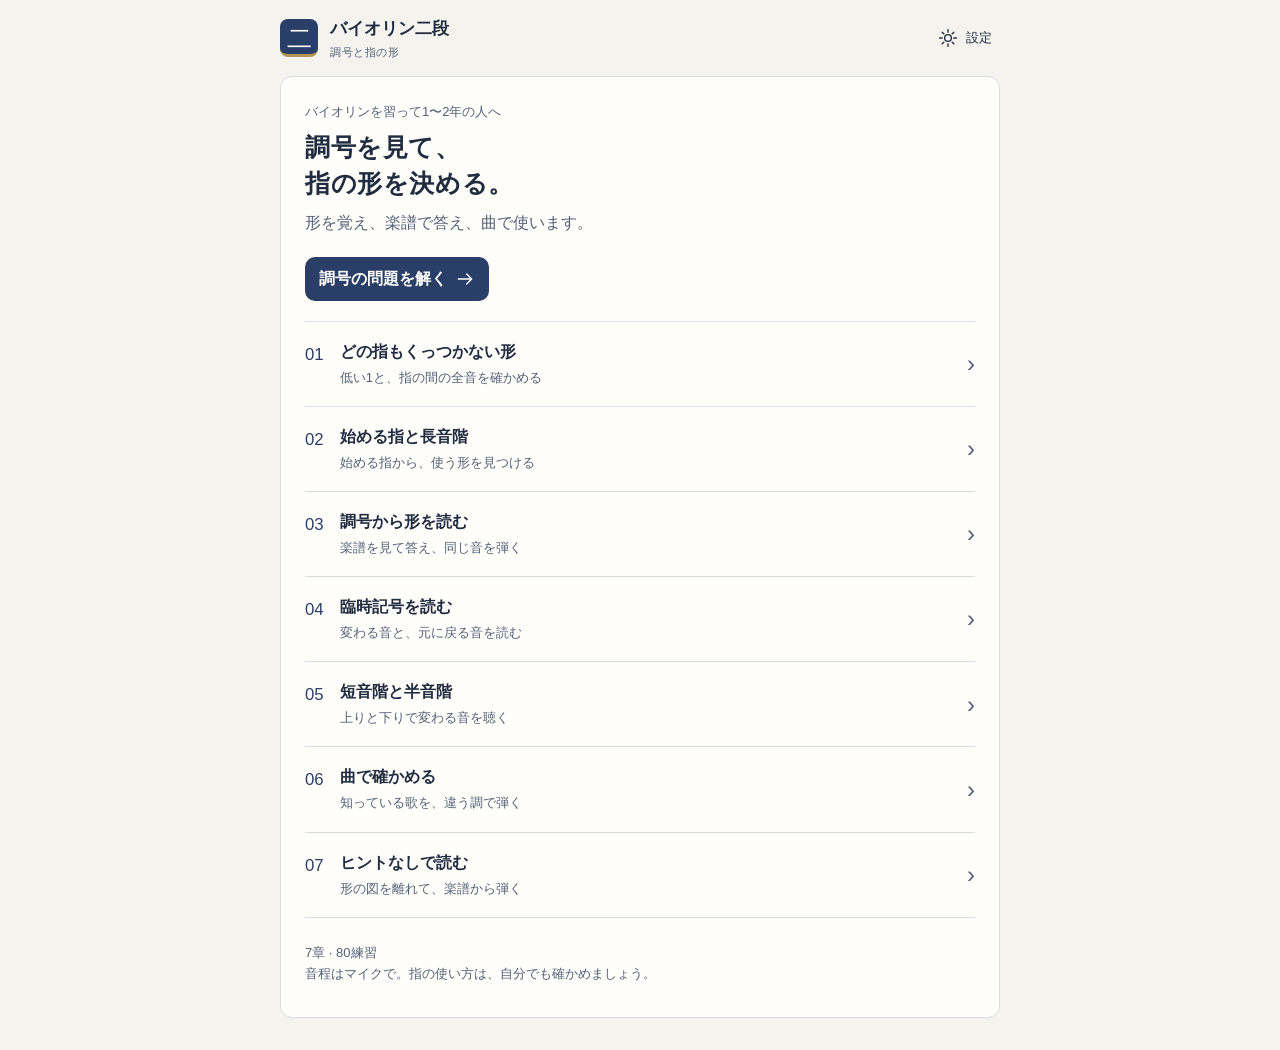
==== commit a107ae9a: "Share the microphone status chip and meter with Violin Shodan Co-Authored-By: Claude Opus 5.5 <norep" ====
--- a/index.html
+++ b/index.html
@@ -1,2 +1,2 @@
 <!doctype html>
-<html lang="ja"><head><meta charset="utf-8"><meta name="viewport" content="width=device-width,initial-scale=1,viewport-fit=cover"><meta name="theme-color" content="#293f68"><meta name="apple-mobile-web-app-title" content="バイオリン二段"><meta name="description" content="調号から指の形を決め、歌と音階で確かめるバイオリン学習アプリ。"><link rel="manifest" href="./manifest.webmanifest"><link rel="icon" href="./assets/icon.svg" type="image/svg+xml"><link rel="stylesheet" href="./style.css"><title>バイオリン二段｜調号から指の形を決める</title></head><body><div id="app"></div><div id="toast" role="status" aria-live="polite"></div><noscript>練習の再生にはJavaScriptが必要です。SafariまたはChromeで開いてください。</noscript><script type="module" src="./app.mjs"></script></body></html>
+<html lang="ja"><head><meta charset="utf-8"><meta name="viewport" content="width=device-width,initial-scale=1,viewport-fit=cover"><meta name="theme-color" content="#293f68"><meta name="apple-mobile-web-app-title" content="バイオリン二段"><meta name="description" content="調号から指の形を決め、歌と音階で確かめるバイオリン学習アプリ。"><link rel="manifest" href="./manifest.webmanifest"><link rel="icon" href="./assets/icon.svg" type="image/svg+xml"><link rel="stylesheet" href="./style.css"><link rel="stylesheet" href="./mic-status.css"><title>バイオリン二段｜調号から指の形を決める</title></head><body><div id="app"></div><div id="toast" role="status" aria-live="polite"></div><noscript>練習の再生にはJavaScriptが必要です。SafariまたはChromeで開いてください。</noscript><script type="module" src="./app.mjs"></script></body></html>
--- a/style.css
+++ b/style.css
@@ -4,9 +4,12 @@
 .field{margin:12px 0}.field-title{display:block;font-size:.875rem;font-weight:600;margin-bottom:8px}.segmented{display:flex;flex-wrap:wrap;gap:8px}.choice{background:var(--paper);border:1px solid #a4afbf;padding:9px 12px;border-radius:8px;flex:1;font-size:.875rem;line-height:1.5}.choice.selected,.answer-choice.selected{background:var(--accent-soft);border:2px solid var(--accent);padding:8px 11px;font-weight:700}.strings .choice{display:flex;align-items:center;justify-content:center;gap:6px;flex:1 1 54px;border-bottom:4px solid var(--string-color)}.strings .choice.selected{background:var(--string-soft)}.string-choice b{font-size:1.2rem}.string-choice span{font-size:.8125rem}.select-field{display:grid;grid-template-columns:minmax(70px,auto) minmax(0,1fr);gap:12px;align-items:center;margin:12px 0}.select-field>span{font-size:.875rem;font-weight:600}select{appearance:menulist-button;-webkit-appearance:menulist-button;height:2.75rem;min-height:44px;min-width:44px;padding:8px;border:1px solid #a4afbf;border-radius:8px;max-width:100%;width:100%;background:var(--paper);font-size:.875rem}.score-preview{margin:20px 0;border-block:1px solid var(--line);padding:12px 0}.section-line{display:flex;align-items:center;justify-content:space-between;flex-wrap:wrap;gap:8px;font-size:.8125rem;color:var(--muted);margin-bottom:4px}.section-line h2{font-size:.875rem}.compact-score{width:100%;min-width:0}.score-system,.score-bar,.single-score{display:block;width:100%;height:auto;max-width:100%;overflow:visible}.score-system{margin:2px 0}.score-system text,.score-bar text{font-family:-apple-system,BlinkMacSystemFont,sans-serif}.full-score-link{font-size:.875rem;padding-left:0}.start-column{display:grid;gap:8px}.start-button{width:100%;margin-top:8px}.start-hint{font-size:.8125rem;color:var(--muted)}.audio-options{display:flex;flex-wrap:wrap;gap:12px;align-items:center;justify-content:space-between}.tempo-field{min-width:0}.tempo-field>label{font-size:.8125rem;display:block}.tempo-field>div{display:flex;align-items:center;gap:6px}.tempo-step{width:44px;padding:8px}.tempo-field output{display:grid;place-items:center;min-width:54px;min-height:44px;text-align:center;font-weight:650;font-size:1.25rem;font-variant-numeric:tabular-nums}.tempo-field span{font-size:.75rem}.mic-toggle{display:flex;align-items:center;gap:8px;min-height:44px;font-size:.875rem}.toggle-row input{width:44px;height:44px;margin:0;accent-color:var(--accent);flex-shrink:0}.mic-toggle input{appearance:none;-webkit-appearance:none;width:44px;min-width:44px;height:44px;margin:0;padding:0;border:0;background:transparent;position:relative;cursor:pointer;flex-shrink:0}.mic-toggle input::before{content:'';position:absolute;width:40px;height:24px;left:2px;top:10px;border-radius:16px;background:var(--muted)}.mic-toggle input::after{content:'';position:absolute;width:18px;height:18px;left:5px;top:13px;border-radius:50%;background:#fff}.mic-toggle input:checked::before{background:var(--accent)}.mic-toggle input:checked::after{left:21px}.error{color:#842d30;background:#fff0ee;border-left:3px solid currentColor;padding:12px}.error+.secondary{margin-top:8px}
 .quiz-page h1{margin:8px 0 12px}.question-count{font-size:.875rem;color:var(--muted)}.question-score{border-block:1px solid var(--line);margin:16px 0;padding:12px 0}.answer-grid{display:grid;grid-template-columns:1fr 1fr;gap:8px;margin:20px 0}.answer-choice{background:white;border:1px solid #a4afbf;border-radius:8px;min-height:60px;padding:12px;line-height:1.55;text-align:left;font-size:.9375rem}.quiz-page>.primary{width:100%}.quiz-feedback{border-left:4px solid #917139;background:#f4efe3;padding:16px;margin:16px 0}.quiz-feedback.correct{border-color:var(--success);background:#edf4ee}.quiz-feedback h2{margin-bottom:8px}.quiz-feedback p{font-size:.9375rem;margin-top:8px}.quiz-feedback .answer-label{font-weight:700;font-size:1rem}.quiz-feedback:focus{outline:2px solid var(--accent);outline-offset:3px}
 /* 通常は一画面。文字拡大時の最小高はremで縦に伸ばす。 */
-body[data-view=practice]{background:var(--paper)}.performance-main{max-width:820px;margin:auto}.performance-viewport{height:100svh;min-height:32rem;display:grid;grid-template-rows:auto 3px minmax(0,1fr) auto;gap:8px;padding:calc(8px + env(safe-area-inset-top,0px)) calc(12px + env(safe-area-inset-right,0px)) calc(8px + env(safe-area-inset-bottom,0px)) calc(12px + env(safe-area-inset-left,0px))}.practice-top{display:flex;align-items:center;gap:6px;min-height:44px}.practice-title{min-width:0;flex:1}.practice-title h1{font-size:.875rem;line-height:1.4}.practice-title p{font-size:.6875rem;color:var(--muted)}#sessionProgress{font-size:.75rem;font-variant-numeric:tabular-nums}.progress,.note-progress{height:3px;background:#e0e5ed;border-radius:2px;overflow:hidden}.progress>span,.note-progress>span{display:block;height:100%;background:var(--accent);width:0}.performance-body{min-height:0;display:grid;grid-template-rows:minmax(0,1fr) auto;gap:8px}.music-panel{min-height:0;display:flex;flex-direction:column}.playing-head{display:flex;justify-content:space-between;gap:8px;flex-wrap:wrap;font-size:.75rem;color:var(--muted);min-height:20px}.current-and-next{display:flex;align-items:center;justify-content:space-between;gap:8px;margin-top:4px}.now-label{min-width:0;flex:1;display:grid;gap:3px}.now-label>strong{font-size:1.25rem;line-height:1.35;color:var(--note-color)}.now-label>span{font-size:.8125rem}.next-label{display:grid;grid-template-columns:minmax(0,1fr) 42px;align-items:center;column-gap:4px;border-left:1px solid var(--line);padding-left:10px;max-width:52%;min-width:110px}.next-label small,.next-label strong,.next-label>span{grid-column:1;font-size:.75rem;line-height:1.4}.next-label strong{font-size:.9375rem}.next-label>small{color:var(--muted)}#nextScore{grid-column:2;grid-row:1/4}.next-score{width:42px;height:63px;display:block;overflow:visible}.score-stage{flex:1;min-height:105px;display:flex;align-items:center;position:relative}.current-score{width:100%;height:100%;min-height:0;display:flex;align-items:center}.current-score .score-bar{max-height:100%;height:100%;width:100%}.note-highlight.active{fill:var(--note-soft,#e9edf5);stroke:var(--note-color,#293f68);stroke-width:1.5}.note-highlight.passed{fill:#f1f3f5}.timing-row{display:flex;flex-wrap:wrap;align-items:center;justify-content:space-between;gap:4px 8px;min-height:44px;padding:4px 0}.duration-copy{font-size:.75rem;max-width:54%;line-height:1.45}.duration-copy strong{font-size:1.1rem}.beat-track{display:flex;gap:4px}.beat{display:grid;place-items:center;width:24px;height:24px;border:1px solid #a8b2c2;border-radius:50%;font-size:.75rem}.beat.on{background:var(--accent);border-color:var(--accent);color:white}.guidance-panel{background:#f4f5f2;padding:6px 10px;border-radius:8px;min-width:0}.listening-label{font-size:.75rem;color:var(--muted)}.pitch-meter{width:100%;min-width:0}.meter-labels{display:flex;justify-content:space-between;font-size:.6875rem;line-height:1.4}.meter-track{position:relative;height:16px;margin:4px 8px;border-top:1px solid var(--line)}.pitch-band{position:absolute;top:1px;bottom:1px;background:#c9e8d7;border:1px solid #408765;border-radius:3px}.meter-center{position:absolute;left:50%;top:0;bottom:0;border-left:2px solid var(--ink)}.pitch-needle{position:absolute;top:0;bottom:0;width:3px;background:var(--accent);transform:translateX(-50%)}.pitch-needle:before{content:'';position:absolute;left:-4px;top:-2px;border-left:5px solid transparent;border-right:5px solid transparent;border-top:6px solid var(--accent)}.meter-reading{display:flex;align-items:baseline;justify-content:space-between;gap:6px;flex-wrap:wrap;font-size:.8125rem;line-height:1.4}.meter-reading output{font-variant-numeric:tabular-nums}.mic-status{display:flex;align-items:center;gap:6px;font-size:.6875rem;line-height:1.4;margin-top:4px}.mic-bar{width:24px;height:4px;flex-shrink:0;background:#d2d8d5}.mic-bar span{display:block;height:100%;background:var(--success)}.ok{color:var(--success)}.practice-controls{display:grid;grid-template-columns:repeat(3,minmax(0,1fr));gap:6px}.practice-controls>button{padding:8px 4px;font-size:.8125rem;line-height:1.4;gap:3px;min-height:44px}.practice-controls .ui-icon{width:16px;height:16px}.below-hint{display:flex;flex-wrap:wrap;gap:4px 8px;align-items:center;justify-content:space-between;font-size:.6875rem;line-height:1.4;margin-top:4px}.below-hint a{display:inline-flex;align-items:center;min-width:44px;min-height:44px;padding:4px 0}.countdown-area{position:absolute;right:4px;top:4px;display:flex;align-items:center;gap:8px;background:var(--paper);border:1px solid var(--line);border-radius:8px;padding:4px 12px;font-size:.8125rem}.countdown-area strong{font-size:1.5rem}.current-score.counting{opacity:.45}.practice-help,.full-score-section{padding:16px 16px 24px;max-width:720px;margin:auto}.practice-help details{border-top:1px solid var(--line)}summary{cursor:pointer;padding:10px 0;min-height:44px;font-size:.875rem}.practice-help .pattern-diagram{margin:12px auto}#coachText{font-size:.875rem;margin-top:12px}.full-score-section .quiet{min-width:44px;min-height:44px;margin-top:12px}.full-score-section{border-top:1px solid var(--line)}
+body[data-view=practice]{background:var(--paper)}.performance-main{max-width:820px;margin:auto}.performance-viewport{height:100svh;min-height:32rem;display:grid;grid-template-rows:auto 3px minmax(0,1fr) auto;gap:8px;padding:calc(8px + env(safe-area-inset-top,0px)) calc(12px + env(safe-area-inset-right,0px)) calc(8px + env(safe-area-inset-bottom,0px)) calc(12px + env(safe-area-inset-left,0px))}.practice-top{display:flex;align-items:center;gap:6px;min-height:44px}.practice-title{min-width:0;flex:1}.practice-title h1{font-size:.875rem;line-height:1.4}.practice-title p{font-size:.6875rem;color:var(--muted)}#sessionProgress{font-size:.75rem;font-variant-numeric:tabular-nums}.progress,.note-progress{height:3px;background:#e0e5ed;border-radius:2px;overflow:hidden}.progress>span,.note-progress>span{display:block;height:100%;background:var(--accent);width:0}.performance-body{min-height:0;display:grid;grid-template-rows:minmax(0,1fr) auto;gap:8px}.music-panel{min-height:0;display:flex;flex-direction:column}.playing-head{display:flex;justify-content:space-between;gap:8px;flex-wrap:wrap;font-size:.75rem;color:var(--muted);min-height:20px}.current-and-next{display:flex;align-items:center;justify-content:space-between;gap:8px;margin-top:4px}.now-label{min-width:0;flex:1;display:grid;gap:3px}.now-label>strong{font-size:1.25rem;line-height:1.35;color:var(--note-color)}.now-label>span{font-size:.8125rem}.next-label{display:grid;grid-template-columns:minmax(0,1fr) 42px;align-items:center;column-gap:4px;border-left:1px solid var(--line);padding-left:10px;max-width:52%;min-width:110px}.next-label small,.next-label strong,.next-label>span{grid-column:1;font-size:.75rem;line-height:1.4}.next-label strong{font-size:.9375rem}.next-label>small{color:var(--muted)}#nextScore{grid-column:2;grid-row:1/4}.next-score{width:42px;height:63px;display:block;overflow:visible}.score-stage{flex:1;min-height:105px;display:flex;align-items:center;position:relative}.current-score{width:100%;height:100%;min-height:0;display:flex;align-items:center}.current-score .score-bar{max-height:100%;height:100%;width:100%}.note-highlight.active{fill:var(--note-soft,#e9edf5);stroke:var(--note-color,#293f68);stroke-width:1.5}.note-highlight.passed{fill:#f1f3f5}.timing-row{display:flex;flex-wrap:wrap;align-items:center;justify-content:space-between;gap:4px 8px;min-height:44px;padding:4px 0}.duration-copy{font-size:.75rem;max-width:54%;line-height:1.45}.duration-copy strong{font-size:1.1rem}.beat-track{display:flex;gap:4px}.beat{display:grid;place-items:center;width:24px;height:24px;border:1px solid #a8b2c2;border-radius:50%;font-size:.75rem}.beat.on{background:var(--accent);border-color:var(--accent);color:white}.guidance-panel{background:#f4f5f2;padding:6px 10px;border-radius:8px;min-width:0}.listening-label{font-size:.75rem;color:var(--muted)}.ok{color:var(--success)}.practice-controls{display:grid;grid-template-columns:repeat(3,minmax(0,1fr));gap:6px}.practice-controls>button{padding:8px 4px;font-size:.8125rem;line-height:1.4;gap:3px;min-height:44px}.practice-controls .ui-icon{width:16px;height:16px}.below-hint{display:flex;flex-wrap:wrap;gap:4px 8px;align-items:center;justify-content:space-between;font-size:.6875rem;line-height:1.4;margin-top:4px}.below-hint a{display:inline-flex;align-items:center;min-width:44px;min-height:44px;padding:4px 0}.countdown-area{position:absolute;right:4px;top:4px;display:flex;align-items:center;gap:8px;background:var(--paper);border:1px solid var(--line);border-radius:8px;padding:4px 12px;font-size:.8125rem}.countdown-area strong{font-size:1.5rem}.current-score.counting{opacity:.45}.practice-help,.full-score-section{padding:16px 16px 24px;max-width:720px;margin:auto}.practice-help details{border-top:1px solid var(--line)}summary{cursor:pointer;padding:10px 0;min-height:44px;font-size:.875rem}.practice-help .pattern-diagram{margin:12px auto}#coachText{font-size:.875rem;margin-top:12px}.full-score-section .quiet{min-width:44px;min-height:44px;margin-top:12px}.full-score-section{border-top:1px solid var(--line)}
 .finish-page{display:grid;gap:16px;max-width:560px;margin:auto}.finish-mark{color:var(--success)}.finish-mark .ui-icon{width:40px;height:40px}.finish-page .primary,.finish-page .secondary{width:100%}.settings-page>section{margin-top:24px}.settings-page h2{margin-bottom:12px}.toggle-row{display:flex;align-items:center;justify-content:space-between;gap:16px;padding:12px 0;border-bottom:1px solid var(--line)}.toggle-row>span{min-width:0}.toggle-row strong,.toggle-row small{display:block}.toggle-row small{color:var(--muted);margin-top:4px}.settings-page details{margin-top:20px}.settings-page details p{margin:12px 0;font-size:.875rem}.settings-page pre{white-space:pre-wrap;overflow-wrap:anywhere;font-size:.75rem}.score-dialog{width:calc(100% - 24px);max-width:760px;max-height:90svh;border:1px solid var(--line);border-radius:12px;padding:16px;background:var(--paper);color:var(--ink)}.score-dialog::backdrop{background:#14213988}.score-dialog header{position:sticky;top:-16px;background:var(--paper);display:flex;justify-content:space-between;align-items:center;gap:8px;padding:8px 0;z-index:1}.score-dialog h2{font-size:.9375rem}.offline-note{padding:8px 16px;text-align:center;font-size:.8125rem;background:#eee4ce}#toast{position:fixed;bottom:16px;left:12px;right:12px;max-width:600px;margin:auto;z-index:5;padding:12px 16px;border-radius:8px;background:#202c40;color:white;font-size:.875rem;opacity:0;pointer-events:none}#toast.show{opacity:1}.sr-only{position:absolute;width:1px;height:1px;margin:-1px;padding:0;overflow:hidden;clip:rect(0,0,0,0);white-space:nowrap;border:0}.accidental-word{display:inline;white-space:nowrap}.text-accidental{display:inline-block;width:.5em;height:1.07em;vertical-align:-.13em;overflow:visible}
 @media(max-width:640px){.app-header{padding-inline:16px;min-height:64px}.workspace{border:0;border-radius:0;margin-bottom:0;min-height:calc(100svh - 64px)}.library,.lesson-page,.settings-page,.finish-page{padding:20px 16px 28px}.library-heading h1{font-size:1.65rem}.chapter-row,.lesson-row{padding:16px 0;gap:12px}.select-field{grid-template-columns:1fr;gap:4px}.answer-grid{grid-template-columns:1fr}.answer-choice{min-height:48px;padding:10px 12px}.answer-choice.selected{padding:9px 11px}.brand small{display:none}.brand{font-size:1rem;gap:8px}.brand-mark{width:32px;height:32px;font-size:1.35rem}.setup-page .lesson-heading{margin-bottom:12px}.score-preview{margin:12px 0}.audio-options{gap:8px}.quiz-page .question-score{margin:12px 0;padding:4px 0}.intro-page .pattern-diagram{max-width:280px}}
-@media(min-width:700px){.performance-viewport{padding-inline:24px;gap:12px}.practice-title h1{font-size:1.1rem}.practice-controls>button{font-size:1rem}.now-label>strong{font-size:1.7rem}.next-label{min-width:160px}.next-label strong{font-size:1.1rem}.score-stage{min-height:150px}.meter-labels,.mic-status{font-size:.8125rem}}
+@media(min-width:700px){.performance-viewport{padding-inline:24px;gap:12px}.practice-title h1{font-size:1.1rem}.practice-controls>button{font-size:1rem}.now-label>strong{font-size:1.7rem}.next-label{min-width:160px}.next-label strong{font-size:1.1rem}.score-stage{min-height:150px}}
 @media(prefers-reduced-motion:reduce){*{scroll-behavior:auto!important;transition:none!important}}
 @media(max-width:640px){.brand-mark{width:2rem;height:2rem}}
+
+/* 2026-10-20 共通の演奏操作。指図・助言と次音譜の配置は各段のまま。 */
+.performance-viewport .guidance-panel{text-align:left}.performance-viewport .practice-controls{display:grid;grid-template-columns:repeat(3,minmax(0,1fr));gap:6px;max-width:none;margin:0}.performance-viewport .practice-controls>button{min-height:48px;font-size:.8125rem;padding:8px 4px;gap:3px;line-height:1.4}.performance-viewport .practice-controls .ui-icon{width:16px;height:16px}.performance-viewport .below-hint{font-size:.6875rem;line-height:1.4;flex-wrap:wrap;gap:4px 8px;margin-top:4px}.performance-viewport .below-hint a{display:inline-flex;align-items:center;min-width:44px;min-height:44px;padding:4px 0;text-decoration:underline}.practice-title p{font-size:.6875rem}
--- a/mic-status.css
+++ b/mic-status.css
@@ -0,0 +1,21 @@
+/* 状態は色に加えて点・残量・枠・停止記号で区別する。 */
+.mic-chip{grid-column:1/-1;position:relative;display:flex;align-items:center;gap:6px;min-width:0;width:100%;padding:5px 8px 7px;border:2px solid transparent;border-radius:8px;background:#edf6ef;color:#245c3b;transition:opacity 160ms,background-color 160ms;overflow-wrap:anywhere;text-align:left}.mic-chip-icon{flex:0 0 18px;text-align:center}.mic-chip-copy{flex:1;min-width:0;line-height:1.4}.mic-chip-title{display:block;font-size:.8125rem;line-height:1.4}.mic-chip-reason{display:block;font-size:.6875rem;line-height:1.4}.mic-chip-action{flex:0 1 auto;min-height:44px;min-width:44px;max-width:46%;padding:6px 8px;border:1px solid currentColor;border-radius:6px;background:#fff;color:inherit;font-size:.75rem;line-height:1.4}.mic-chip[data-tone=live] .mic-chip-icon{animation:mic-breathe 2.4s ease-in-out infinite}.mic-chip[data-tone=busy]{background:#fff3d8;color:#79530c}.mic-chip[data-tone=busy] .mic-chip-icon{border-bottom:2px solid currentColor}.mic-chip[data-tone=stopped]{border:2px solid #a52e2e;background:#fff0ee;color:#912525}.mic-chip[data-tone=paused]{border-style:dashed;border-color:#7a8088;background:#eef0f2;color:#505861}.mic-chip-progress{position:absolute;bottom:0;left:0;right:0;height:3px;background:#ead6aa;overflow:hidden}.mic-chip-progress>span{display:block;height:100%;background:#a66a00;width:100%}.pitch-meter[data-muted=true]{opacity:.4;transition:opacity 160ms}.pitch-meter[data-muted=false]{opacity:1;transition:opacity 160ms}@keyframes mic-breathe{50%{opacity:.35}}@media(prefers-reduced-motion:reduce){.mic-chip,.pitch-meter{transition:none}.mic-chip[data-tone=live] .mic-chip-icon{animation:none}}
+
+.mic-chip-icon svg{display:block;width:18px;height:22px}.mic-chip-symbol{display:block;font-weight:700;line-height:1}.mic-chip[data-tone=live] .mic-chip-symbol{font-size:.6875rem}.mic-chip[data-tone=stopped] .mic-chip-icon svg,.mic-chip[data-tone=paused] .mic-chip-icon svg{display:none}
+/* 狭幅では見出しと操作を同じ行に置き、理由は下の全幅へ。固定高や行の切り捨ては使わない。 */
+@media(max-width:640px){.mic-chip{display:grid;grid-template-columns:18px minmax(0,1fr) auto;gap:0 3px;padding:3px 4px 5px}.mic-chip-icon{grid-column:1;grid-row:1;align-self:center}.mic-chip-copy{display:contents}.mic-chip-title{grid-column:2;grid-row:1;align-self:center;min-width:0;white-space:normal;overflow-wrap:anywhere}.mic-chip-reason{grid-column:2/-1;grid-row:2;min-width:0;min-height:1.4em;white-space:normal;overflow-wrap:anywhere}.mic-chip-action{grid-column:3;grid-row:1;align-self:center;width:calc(5em + 10px);min-width:44px;max-width:none;max-inline-size:none;padding:4px;white-space:normal;overflow-wrap:anywhere}.mic-chip-progress{grid-column:1/-1}}
+
+/* 楽譜だけが残りの高さに縮む。文字拡大時は必要な高さまで画面全体が伸び、下の面を押し下げる。 */
+@media(max-width:640px){.performance-viewport.with-mic{height:auto;min-height:max(100svh,32rem);grid-template-rows:auto 3px minmax(min-content,1fr) auto}.with-mic .performance-body{grid-template-rows:minmax(min-content,1fr) auto}.with-mic .music-panel{display:grid;grid-template-rows:auto auto minmax(80px,1fr) auto 3px;min-width:0}.with-mic .score-stage{min-height:0;min-width:0;contain:size}.with-mic #noteScore{min-height:0}.with-mic .timing-row{flex-wrap:wrap}.with-mic .guidance-panel{min-width:0}}
+
+/* 操作文字は700px以上で16px、699px以下で13px。safe-area検査がstyle.cssを後から再挿入しても、この共有規則を優先する。 */
+.performance-viewport .performance-footer .practice-controls>button{font-size:1rem}
+@media(max-width:699px){.performance-viewport .performance-footer .practice-controls>button{font-size:.8125rem}}
+
+/* 低い横向きは操作44px。楽譜リンクも44pxを保ち、操作列の横へ置いて従来のフッター72px以内に収める。縦向きは変更しない。 */
+@media(min-width:641px) and (max-height:600px){.performance-viewport .performance-footer{display:grid;grid-template-columns:minmax(0,1fr) auto;align-items:center;column-gap:8px;row-gap:0}.performance-viewport .performance-footer .practice-controls{grid-column:1;grid-row:1;min-width:0}.performance-viewport .performance-footer .practice-controls>button{min-height:44px}.performance-viewport .performance-footer .below-hint{display:contents}.performance-viewport .performance-footer .below-hint>span{grid-column:1;grid-row:2;min-width:0}.performance-viewport .performance-footer .below-hint>a{grid-column:2;grid-row:1;min-width:44px;min-height:44px}}
+
+/* チップと音程メーターは両段で同じ色・寸法を使う。 */
+.pitch-meter{grid-column:1/-1;min-width:0;width:100%;padding:2px 0}.meter-labels{display:flex;justify-content:space-between;font-size:.6875rem;line-height:1.4;color:#526078}.meter-track{position:relative;height:20px;margin:2px 8px;background:linear-gradient(transparent 8px,#a6afbf 8px,#a6afbf 12px,transparent 12px)}.pitch-band{position:absolute;top:2px;bottom:2px;background:#c9e8d7;border:1px solid #408765;border-radius:3px}.meter-center{position:absolute;left:50%;top:0;bottom:0;border-left:2px solid #202839}.pitch-needle{position:absolute;top:0;bottom:0;width:3px;background:#3158b7;transform:translateX(-50%)}.pitch-needle:before{content:'';position:absolute;left:-4px;top:-2px;border-left:5px solid transparent;border-right:5px solid transparent;border-top:6px solid #3158b7}.meter-track[data-direction=ちょうど] .pitch-needle{background:#236345}.meter-track[data-direction=ちょうど] .pitch-needle:before{border-top-color:#236345}.meter-reading{display:flex;align-items:baseline;justify-content:space-between;gap:6px;flex-wrap:wrap;font-size:.8125rem;line-height:1.5;color:#202839}.meter-reading output{font-variant-numeric:tabular-nums;white-space:nowrap}.mic-status{display:flex;align-items:center;justify-content:center;gap:8px;min-height:1.4em;font-size:.6875rem;line-height:1.4;color:#526078}.mic-status p{margin:0}.mic-bar{width:24px;height:5px;flex-shrink:0;border-radius:3px;background:#dce1e9;overflow:hidden}#micLevel{display:block;height:100%;width:0;background:#3158b7}#micFeedback.ok{color:#236345}
+
+@media(min-width:700px){.meter-labels,.mic-status{font-size:.8125rem}}
